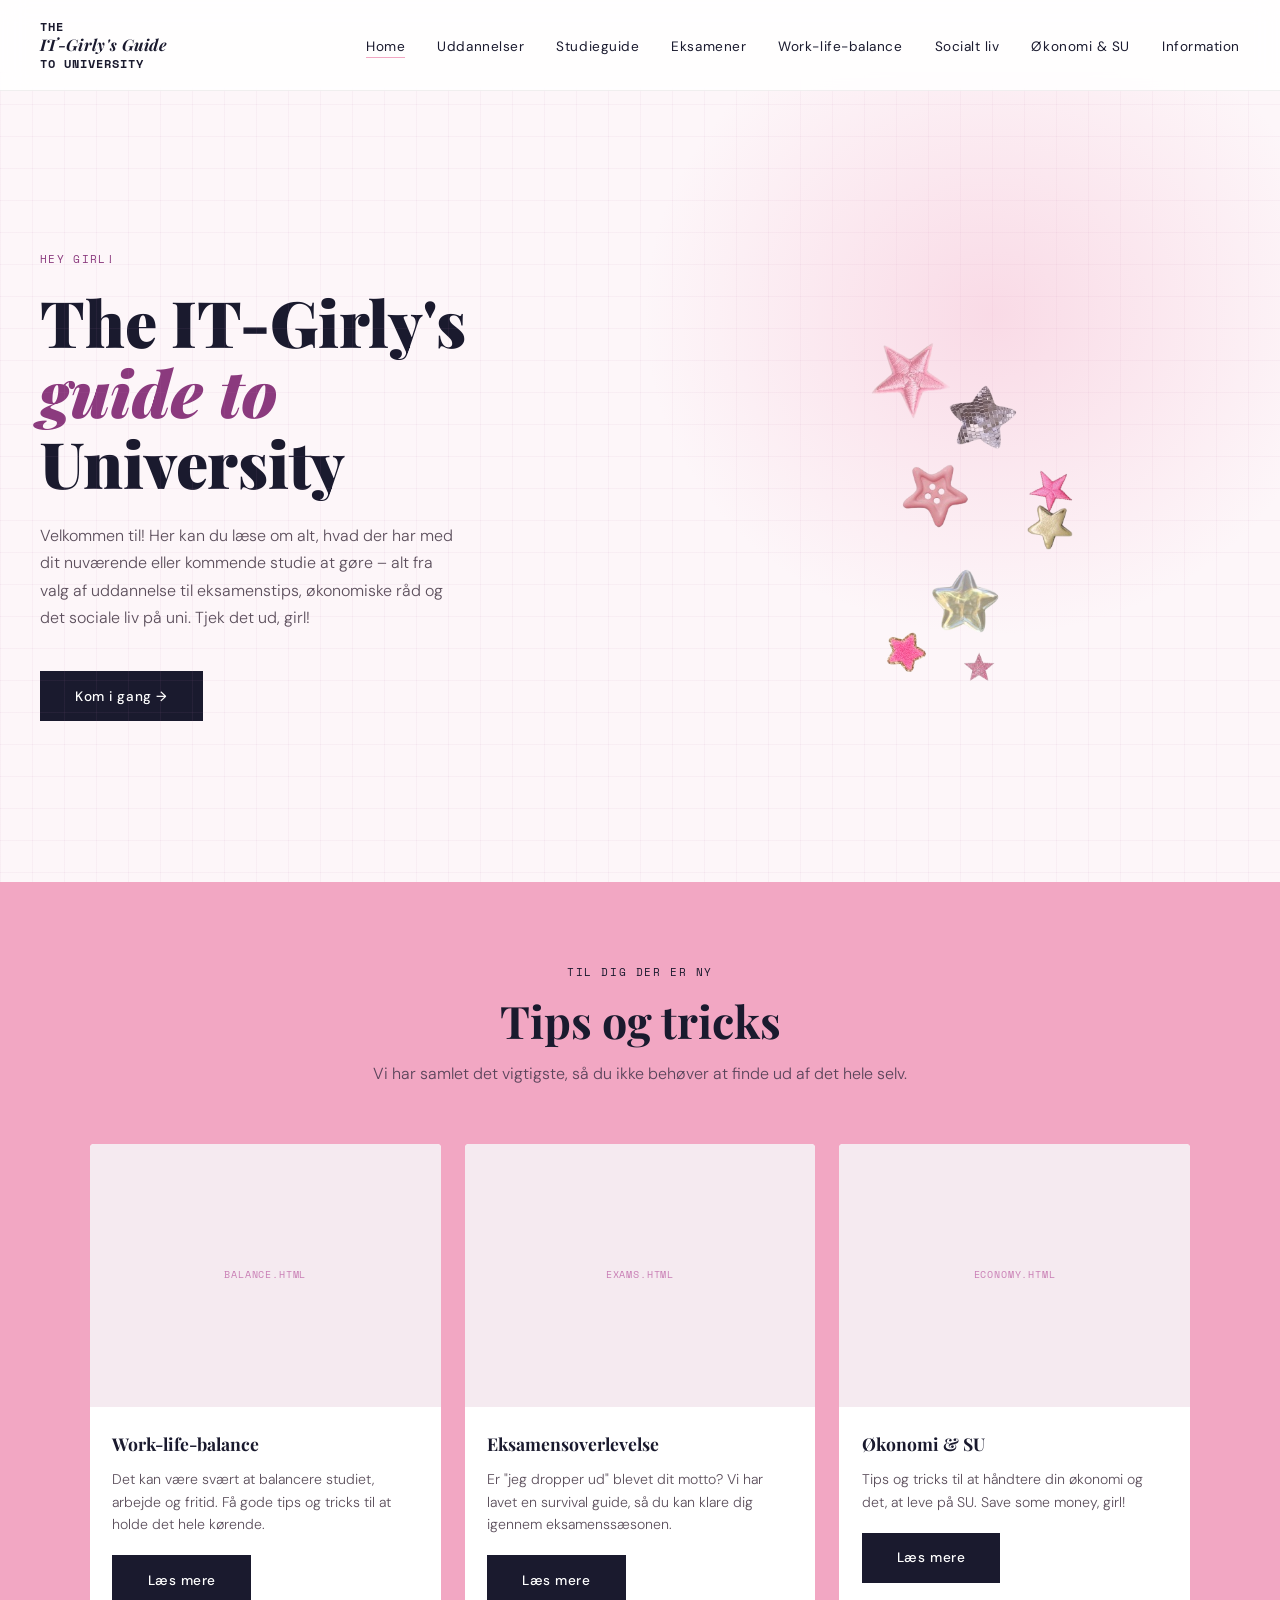
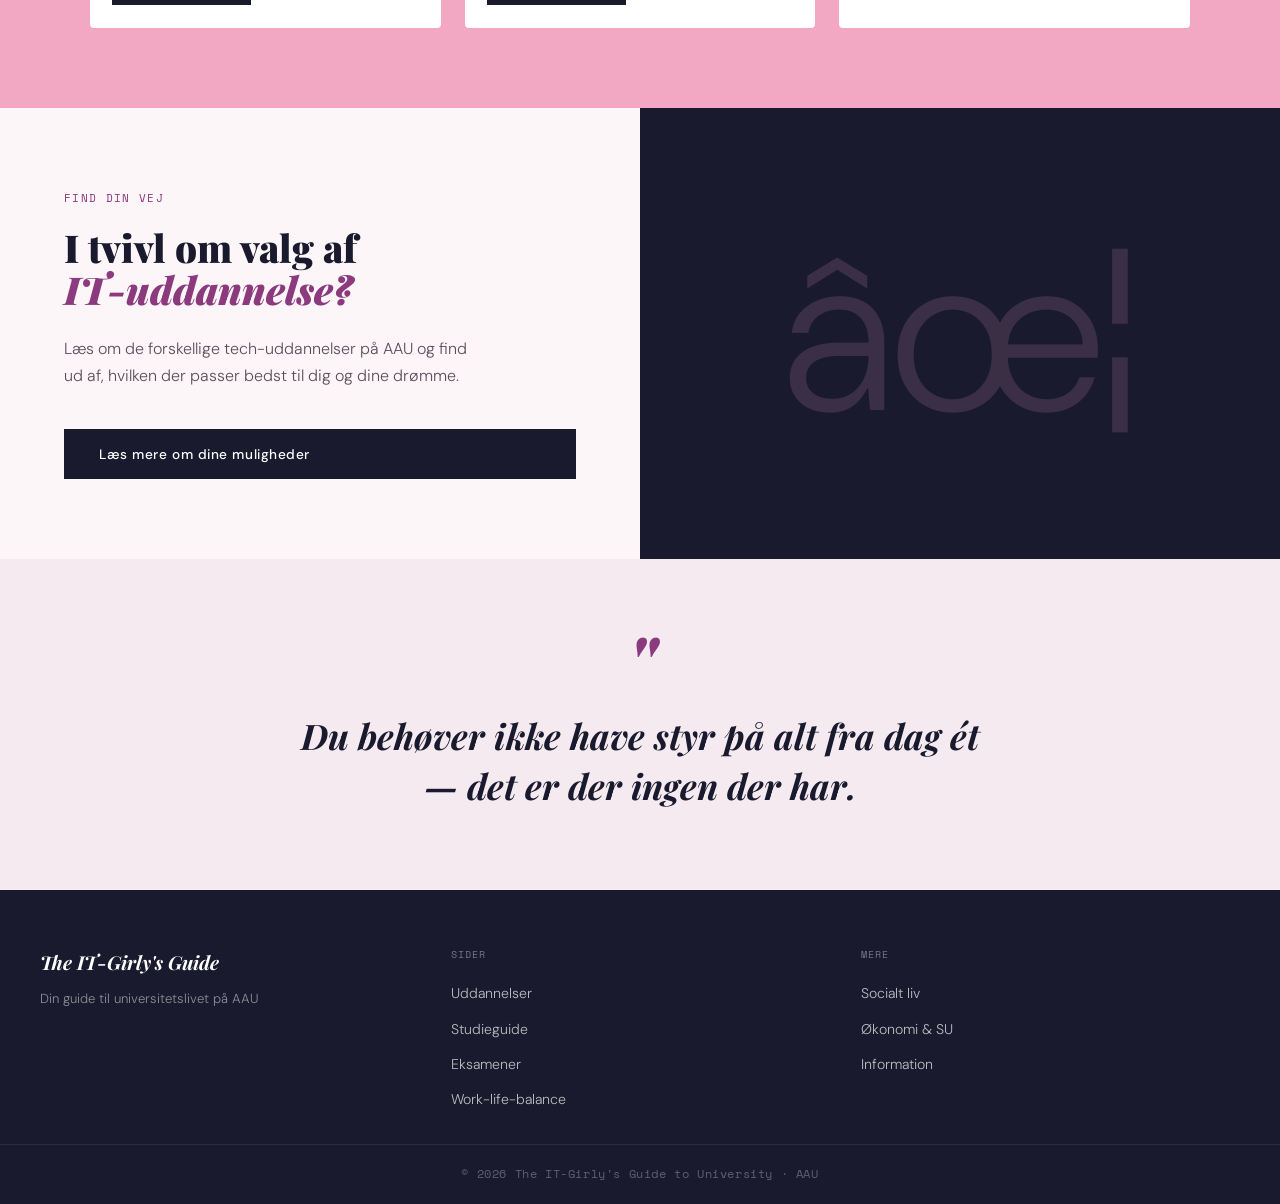
==== index.html @ 4787afd0 "Update index.html Updated image styling to limit max height." ====
<!DOCTYPE html>
<html lang="da">
<head>
  <meta charset="UTF-8" />
  <meta name="viewport" content="width=device-width, initial-scale=1.0" />
  <title>The IT-Girly's Guide to University</title>
  <link rel="stylesheet" href="css/global.css" />
  <link rel="stylesheet" href="css/theme.css" />
</head>
<body>

  <!-- NAVIGATION -->
  <nav class="navbar">
    <a href="index.html" class="navbar__logo">
      The <span>IT-Girly's Guide</span> to University
    </a>
    <ul class="navbar__menu" id="navMenu">
      <li><a href="index.html" class="active">Home</a></li>
      <li><a href="educations.html">Uddannelser</a></li>
      <li><a href="study-tips.html">Studieguide</a></li>
      <li><a href="exams.html">Eksamener</a></li>
      <li><a href="balance.html">Work-life-balance</a></li>
      <li><a href="social-life.html">Socialt liv</a></li>
      <li><a href="economy.html">Økonomi & SU</a></li>
      <li><a href="information.html">Information</a></li>
    </ul>
    <button class="navbar__hamburger" id="hamburger" aria-label="Åbn menu">
      <span></span><span></span><span></span>
    </button>
  </nav>

  <div class="page-wrapper">

    <!-- HERO -->
    <section class="hero hero--home">
      <div class="hero__content">
        <p class="hero__eyebrow">HEY GIRL!</p>
        <h1 class="hero__title">
          The IT-Girly's<br/>
          <em>guide to</em><br/>
          University
        </h1>
        <p class="hero__text">
          Velkommen til! Her kan du læse om alt, hvad der har med dit nuværende eller kommende studie at gøre – alt fra valg af uddannelse til eksamenstips, økonomiske råd og det sociale liv på uni. Tjek det ud, girl!
        </p>
        <a href="educations.html" class="btn btn--dark">Kom i gang →</a>
      </div>
  <div class="hero__image">
    <img src="images/Stjerner1.png" alt="Stjerner" style="width:100%; max-height:450px; object-fit:contain; object-position:center;">
  </div>
</section>
    
    <!-- TIPS OG TRICKS SEKTION -->
    <section class="tips-section">
      <div class="section__header">
        <p class="section__eyebrow">Til dig der er ny</p>
        <h2 class="section__title">Tips og tricks</h2>
        <p class="section__subtitle">Vi har samlet det vigtigste, så du ikke behøver at finde ud af det hele selv.</p>
      </div>
      <div class="cards-grid">
        <div class="card">
          <div class="card__image-placeholder">balance.html</div>
          <div class="card__body">
            <h3 class="card__title">Work-life-balance</h3>
            <p class="card__text">Det kan være svært at balancere studiet, arbejde og fritid. Få gode tips og tricks til at holde det hele kørende.</p>
            <a href="balance.html" class="btn btn--dark">Læs mere</a>
          </div>
        </div>
        <div class="card">
          <div class="card__image-placeholder">exams.html</div>
          <div class="card__body">
            <h3 class="card__title">Eksamensoverlevelse</h3>
            <p class="card__text">Er "jeg dropper ud" blevet dit motto? Vi har lavet en survival guide, så du kan klare dig igennem eksamenssæsonen.</p>
            <a href="exams.html" class="btn btn--dark">Læs mere</a>
          </div>
        </div>
        <div class="card">
          <div class="card__image-placeholder">economy.html</div>
          <div class="card__body">
            <h3 class="card__title">Økonomi & SU</h3>
            <p class="card__text">Tips og tricks til at håndtere din økonomi og det, at leve på SU. Save some money, girl!</p>
            <a href="economy.html" class="btn btn--dark">Læs mere</a>
          </div>
        </div>
      </div>
    </section>

    <!-- UDDANNELSE SPLIT -->
    <div class="edu-split">
      <div class="edu-split__text">
        <p class="hero__eyebrow">Find din vej</p>
        <h2 class="hero__title" style="font-size: clamp(1.8rem, 3vw, 2.8rem);">
          I tvivl om valg af<br/><em>IT-uddannelse?</em>
        </h2>
        <p class="hero__text">Læs om de forskellige tech-uddannelser på AAU og find ud af, hvilken der passer bedst til dig og dine drømme.</p>
        <a href="educations.html" class="btn btn--dark">Læs mere om dine muligheder</a>
      </div>
      <div class="edu-split__image"></div>
    </div>

    <!-- QUOTE SEKTION -->
    <section class="quote-section">
      <blockquote>
        Du behøver ikke have styr på alt fra dag ét — det er der ingen der har.
      </blockquote>
    </section>

    <!-- FOOTER -->
    <footer class="footer">
      <div>
        <div class="footer__brand">The IT-Girly's Guide</div>
        <p class="footer__tagline">Din guide til universitetslivet på AAU</p>
      </div>
      <div>
        <p class="footer__heading">Sider</p>
        <ul class="footer__links">
          <li><a href="educations.html">Uddannelser</a></li>
          <li><a href="study-tips.html">Studieguide</a></li>
          <li><a href="exams.html">Eksamener</a></li>
          <li><a href="balance.html">Work-life-balance</a></li>
        </ul>
      </div>
      <div>
        <p class="footer__heading">Mere</p>
        <ul class="footer__links">
          <li><a href="social-life.html">Socialt liv</a></li>
          <li><a href="economy.html">Økonomi & SU</a></li>
          <li><a href="information.html">Information</a></li>
        </ul>
      </div>
    </footer>
    <div class="footer__bottom">© 2026 The IT-Girly's Guide to University · AAU</div>

  </div>

  <script>
    // Hamburger menu toggle
    document.getElementById('hamburger').addEventListener('click', function() {
      document.getElementById('navMenu').classList.toggle('is-open');
    });
  </script>

</body>
</html>
---- css/global.css ----
/* ============================================
   GLOBAL.CSS â€“ Layout, Navigation, Structure
   IT-Girl's Guide to University
   ============================================ */

@import url('https://fonts.googleapis.com/css2?family=Playfair+Display:ital,wght@0,700;0,900;1,700&family=DM+Sans:wght@300;400;500&family=Space+Mono:wght@400;700&display=swap');

/* ---------- CSS Reset ---------- */
*, *::before, *::after {
  box-sizing: border-box;
  margin: 0;
  padding: 0;
}

html {
  scroll-behavior: smooth;
}

body {
  font-family: 'DM Sans', sans-serif;
  font-weight: 300;
  line-height: 1.7;
  color: var(--color-dark);
  background-color: var(--color-bg);
  overflow-x: hidden;
}

img {
  max-width: 100%;
  display: block;
}

a {
  text-decoration: none;
  color: inherit;
}

ul {
  list-style: none;
}

/* ---------- NAVIGATION ---------- */
.navbar {
  position: fixed;
  top: 0;
  left: 0;
  width: 100%;
  z-index: 1000;
  display: flex;
  justify-content: space-between;
  align-items: center;
  padding: 1.2rem 2.5rem;
  background: rgba(255, 255, 255, 0.85);
  backdrop-filter: blur(12px);
  -webkit-backdrop-filter: blur(12px);
  border-bottom: 1px solid rgba(0,0,0,0.06);
  transition: background 0.3s ease;
}

.navbar__logo {
  font-family: 'Space Mono', monospace;
  font-size: 0.75rem;
  font-weight: 700;
  letter-spacing: 0.08em;
  text-transform: uppercase;
  color: var(--color-dark);
  line-height: 1.3;
  max-width: 160px;
}

.navbar__logo span {
  display: block;
  font-style: italic;
  font-family: 'Playfair Display', serif;
  font-size: 1rem;
  font-weight: 700;
  letter-spacing: 0.02em;
  text-transform: none;
}

.navbar__menu {
  display: flex;
  gap: 2rem;
  align-items: center;
}

.navbar__menu a {
  font-family: 'DM Sans', sans-serif;
  font-size: 0.85rem;
  font-weight: 400;
  letter-spacing: 0.04em;
  color: var(--color-dark);
  transition: color 0.2s ease;
  position: relative;
}

.navbar__menu a::after {
  content: '';
  position: absolute;
  bottom: -3px;
  left: 0;
  width: 0;
  height: 1px;
  background: var(--color-accent);
  transition: width 0.25s ease;
}

.navbar__menu a:hover::after,
.navbar__menu a.active::after {
  width: 100%;
}

.navbar__menu a:hover {
  color: var(--color-accent-dark);
}

/* Hamburger â€“ mobil */
.navbar__hamburger {
  display: none;
  flex-direction: column;
  gap: 5px;
  cursor: pointer;
  background: none;
  border: none;
  padding: 4px;
}

.navbar__hamburger span {
  display: block;
  width: 24px;
  height: 2px;
  background: var(--color-dark);
  transition: all 0.3s ease;
}

/* ---------- PAGE WRAPPER ---------- */
.page-wrapper {
  padding-top: 72px; /* hÃ¸jde af navbar */
}

/* ---------- HERO SECTION ---------- */
.hero {
  min-height: 90vh;
  display: grid;
  grid-template-columns: 1fr 1fr;
  align-items: center;
  padding: 5rem 2.5rem 4rem;
  gap: 3rem;
}

.hero__content {
  max-width: 540px;
}

.hero__eyebrow {
  font-family: 'Space Mono', monospace;
  font-size: 0.7rem;
  letter-spacing: 0.12em;
  text-transform: uppercase;
  color: var(--color-accent-dark);
  margin-bottom: 1.2rem;
}

.hero__title {
  font-family: 'Playfair Display', serif;
  font-size: clamp(2.8rem, 5vw, 4.5rem);
  font-weight: 900;
  line-height: 1.1;
  color: var(--color-dark);
  margin-bottom: 1.5rem;
}

.hero__title em {
  font-style: italic;
  color: var(--color-accent-dark);
}

.hero__text {
  font-size: 1rem;
  color: var(--color-text-muted);
  margin-bottom: 2.5rem;
  max-width: 420px;
}

.hero__image {
  position: relative;
  display: flex;
  justify-content: center;
  align-items: center;
}

/* ---------- SECTION LAYOUTS ---------- */
.section {
  padding: 5rem 2.5rem;
}

.section--light {
  background: var(--color-bg-light);
}

.section--dark {
  background: var(--color-dark);
  color: white;
}

.section--accent {
  background: var(--color-accent);
}

.section__header {
  text-align: center;
  margin-bottom: 3.5rem;
}

.section__eyebrow {
  font-family: 'Space Mono', monospace;
  font-size: 0.7rem;
  letter-spacing: 0.14em;
  text-transform: uppercase;
  color: var(--color-accent-dark);
  margin-bottom: 0.8rem;
}

.section--dark .section__eyebrow {
  color: var(--color-accent);
}

.section__title {
  font-family: 'Playfair Display', serif;
  font-size: clamp(2rem, 3.5vw, 3rem);
  font-weight: 700;
  line-height: 1.2;
}

.section__subtitle {
  margin-top: 0.8rem;
  color: var(--color-text-muted);
  font-size: 1rem;
  max-width: 560px;
  margin-inline: auto;
}

.section--dark .section__subtitle {
  color: rgba(255,255,255,0.65);
}

/* ---------- CARDS GRID ---------- */
.cards-grid {
  display: grid;
  grid-template-columns: repeat(3, 1fr);
  gap: 1.5rem;
  max-width: 1100px;
  margin: 0 auto;
}

.card {
  background: white;
  border-radius: 2px;
  overflow: hidden;
  transition: transform 0.25s ease, box-shadow 0.25s ease;
}

.card:hover {
  transform: translateY(-5px);
  box-shadow: 0 16px 40px rgba(0,0,0,0.1);
}

.card__image {
  width: 100%;
  aspect-ratio: 4/3;
  object-fit: cover;
  background: var(--color-bg-light);
}

.card__body {
  padding: 1.4rem;
}

.card__title {
  font-family: 'Playfair Display', serif;
  font-size: 1.1rem;
  font-weight: 700;
  margin-bottom: 0.6rem;
  color: var(--color-dark);
}

.card__text {
  font-size: 0.88rem;
  color: var(--color-text-muted);
  line-height: 1.6;
  margin-bottom: 1.2rem;
}

/* ---------- SPLIT SECTION ---------- */
.split-section {
  display: grid;
  grid-template-columns: 1fr 1fr;
  min-height: 500px;
}

.split-section__text {
  padding: 5rem 4rem;
  display: flex;
  flex-direction: column;
  justify-content: center;
}

.split-section__image {
  background: var(--color-bg-light);
  overflow: hidden;
}

.split-section__image img {
  width: 100%;
  height: 100%;
  object-fit: cover;
}

/* ---------- CONTENT SECTION (undersider) ---------- */
.content-block {
  max-width: 720px;
  margin: 0 auto;
  padding: 4rem 2.5rem;
}

.content-block h2 {
  font-family: 'Playfair Display', serif;
  font-size: 1.8rem;
  font-weight: 700;
  margin-bottom: 1rem;
  color: var(--color-dark);
}

.content-block p {
  color: var(--color-text-muted);
  margin-bottom: 1.2rem;
}

/* ---------- TIP LIST ---------- */
.tip-list {
  list-style: none;
  display: flex;
  flex-direction: column;
  gap: 1rem;
}

.tip-list li {
  display: flex;
  gap: 1rem;
  align-items: flex-start;
  padding: 1.2rem 1.5rem;
  background: white;
  border-left: 3px solid var(--color-accent-dark);
}

.tip-list li .tip-number {
  font-family: 'Space Mono', monospace;
  font-size: 0.75rem;
  font-weight: 700;
  color: var(--color-accent-dark);
  min-width: 28px;
  margin-top: 2px;
}

.tip-list li .tip-text {
  font-size: 0.95rem;
  color: var(--color-dark);
}

/* ---------- INFO CARDS GRID (undersider) ---------- */
.info-grid {
  display: grid;
  grid-template-columns: repeat(auto-fit, minmax(280px, 1fr));
  gap: 1.5rem;
  max-width: 1100px;
  margin: 0 auto;
}

.info-card {
  padding: 2rem;
  background: white;
  border-top: 3px solid var(--color-accent-dark);
}

.info-card h3 {
  font-family: 'Playfair Display', serif;
  font-size: 1.15rem;
  font-weight: 700;
  margin-bottom: 0.7rem;
  color: var(--color-dark);
}

.info-card p {
  font-size: 0.9rem;
  color: var(--color-text-muted);
  line-height: 1.65;
}

/* ---------- BUTTONS ---------- */
.btn {
  display: inline-block;
  padding: 0.85rem 2.2rem;
  font-family: 'DM Sans', sans-serif;
  font-size: 0.85rem;
  font-weight: 500;
  letter-spacing: 0.04em;
  cursor: pointer;
  border: none;
  transition: all 0.22s ease;
  text-decoration: none;
}

.btn--dark {
  background: var(--color-dark);
  color: white;
}

.btn--dark:hover {
  background: #1a1a2e;
  transform: translateY(-1px);
}

.btn--outline {
  background: transparent;
  color: var(--color-dark);
  border: 1.5px solid var(--color-dark);
}

.btn--outline:hover {
  background: var(--color-dark);
  color: white;
}

.btn--accent {
  background: var(--color-accent-dark);
  color: white;
}

.btn--accent:hover {
  filter: brightness(1.1);
  transform: translateY(-1px);
}

/* ---------- FOOTER ---------- */
.footer {
  background: var(--color-dark);
  color: white;
  padding: 3.5rem 2.5rem 2rem;
  display: grid;
  grid-template-columns: 1fr 1fr 1fr;
  gap: 2rem;
}

.footer__brand {
  font-family: 'Playfair Display', serif;
  font-size: 1.2rem;
  font-weight: 700;
  font-style: italic;
  margin-bottom: 0.6rem;
}

.footer__tagline {
  font-size: 0.82rem;
  color: rgba(255,255,255,0.5);
}

.footer__heading {
  font-family: 'Space Mono', monospace;
  font-size: 0.65rem;
  letter-spacing: 0.1em;
  text-transform: uppercase;
  color: rgba(255,255,255,0.4);
  margin-bottom: 1rem;
}

.footer__links {
  display: flex;
  flex-direction: column;
  gap: 0.5rem;
}

.footer__links a {
  font-size: 0.88rem;
  color: rgba(255,255,255,0.7);
  transition: color 0.2s ease;
}

.footer__links a:hover {
  color: var(--color-accent);
}

.footer__bottom {
  background: var(--color-dark);
  border-top: 1px solid rgba(255,255,255,0.08);
  text-align: center;
  padding: 1.2rem 2.5rem;
  font-size: 0.75rem;
  color: rgba(255,255,255,0.3);
  font-family: 'Space Mono', monospace;
  letter-spacing: 0.05em;
}

/* ---------- PAGE HEADER (undersider) ---------- */
.page-header {
  padding: 5rem 2.5rem 3.5rem;
  background: var(--color-dark);
  color: white;
}

.page-header__eyebrow {
  font-family: 'Space Mono', monospace;
  font-size: 0.68rem;
  letter-spacing: 0.14em;
  text-transform: uppercase;
  color: var(--color-accent);
  margin-bottom: 1rem;
}

.page-header__title {
  font-family: 'Playfair Display', serif;
  font-size: clamp(2.2rem, 4vw, 3.5rem);
  font-weight: 900;
  line-height: 1.1;
  margin-bottom: 1rem;
}

.page-header__title em {
  font-style: italic;
  color: var(--color-accent);
}

.page-header__text {
  font-size: 1rem;
  color: rgba(255,255,255,0.65);
  max-width: 560px;
}

/* ---------- RESPONSIVE ---------- */
@media (max-width: 900px) {
  .hero {
    grid-template-columns: 1fr;
    min-height: auto;
    padding: 4rem 1.5rem 3rem;
  }
  .hero__image { display: none; }

  .cards-grid {
    grid-template-columns: 1fr 1fr;
  }

  .split-section {
    grid-template-columns: 1fr;
  }

  .split-section__image {
    min-height: 280px;
  }

  .footer {
    grid-template-columns: 1fr;
  }
}

@media (max-width: 640px) {
  .navbar__menu {
    display: none;
    flex-direction: column;
    position: absolute;
    top: 100%;
    left: 0;
    width: 100%;
    background: white;
    padding: 1.5rem 2.5rem;
    border-bottom: 1px solid rgba(0,0,0,0.06);
    gap: 1.2rem;
  }

  .navbar__menu.is-open {
    display: flex;
  }

  .navbar__hamburger {
    display: flex;
  }

  .cards-grid {
    grid-template-columns: 1fr;
  }

  .section {
    padding: 3.5rem 1.5rem;
  }

  .content-block {
    padding: 3rem 1.5rem;
  }

  .split-section__text {
    padding: 3rem 1.5rem;
  }
}
---- css/theme.css ----
/* ============================================
   THEME.CSS â€“ Farver, Typografi, Visuel Identitet
   IT-Girl's Guide to University
   ============================================ */

/* ---------- CSS Variabler / Color Palette ---------- */
:root {
  /* PrimÃ¦re farver */
  --color-bg:           #fdf6f9;       /* Meget lys blush â€“ sidens baggrund */
  --color-bg-light:     #f5eaf0;       /* Lys rosa sektion */
  --color-dark:         #1a1a2e;       /* Navy/mÃ¸rk â€“ tekst og footer */

  /* Accent â€“ lilla/pink */
  --color-accent:       #f2a7c3;       /* Lys pink â€“ highlights */
  --color-accent-mid:   #c97fb5;       /* Medium lilla-pink */
  --color-accent-dark:  #8b3a7e;       /* Dyb lilla â€“ CTA, links, borders */

  /* Tekst */
  --color-text-muted:   #5c4f5c;       /* BlÃ¸d lilla-grÃ¥ til brÃ¸dtekst */

  /* Ekstra */
  --color-white:        #ffffff;
  --color-star:         #f2a7c3;
}

/* ---------- Forside-specifik Hero styling ---------- */
.hero--home {
  background: var(--color-bg);
  position: relative;
  overflow: hidden;
}

/* Subtil grid-baggrund som i Figma-designet */
.hero--home::before {
  content: '';
  position: absolute;
  inset: 0;
  background-image:
    linear-gradient(rgba(194, 127, 181, 0.07) 1px, transparent 1px),
    linear-gradient(90deg, rgba(194, 127, 181, 0.07) 1px, transparent 1px);
  background-size: 32px 32px;
  pointer-events: none;
}

/* BlÃ¸d lysblob bag hero-tekst */
.hero--home::after {
  content: '';
  position: absolute;
  top: -10%;
  right: -5%;
  width: 55%;
  height: 80%;
  background: radial-gradient(ellipse at center, rgba(242,167,195,0.35) 0%, transparent 70%);
  pointer-events: none;
}

/* ---------- Floating stjerner-dekoration ---------- */
.hero__stars {
  position: relative;
  width: 100%;
  height: 100%;
  min-height: 400px;
}
 
.star {
  position: absolute;
  border-radius: 50%;
  animation: float 4s ease-in-out infinite;
}
 
.star--1  { width: 60px;  height: 60px;  top: 10%; right: 15%; background: var(--color-accent);     animation-delay: 0s;    opacity: 0.9; border-radius: 40% 60% 55% 45% / 50% 40% 60% 50%; }
.star--2  { width: 42px;  height: 42px;  top: 25%; right: 35%; background: #d4a5c9;                 animation-delay: 0.8s;  opacity: 0.7; border-radius: 50%; }
.star--3  { width: 80px;  height: 80px;  top: 40%; right: 8%;  background: var(--color-accent-mid); animation-delay: 1.5s;  opacity: 0.6; border-radius: 30% 70% 60% 40% / 60% 30% 70% 40%; }
.star--4  { width: 28px;  height: 28px;  top: 60%; right: 30%; background: #c0d0e8;                 animation-delay: 2.0s;  opacity: 0.8; border-radius: 50%; }
.star--5  { width: 50px;  height: 50px;  top: 70%; right: 50%; background: var(--color-accent);     animation-delay: 0.5s;  opacity: 0.5; border-radius: 60% 40% 50% 50% / 40% 60% 40% 60%; }
.star--6  { width: 35px;  height: 35px;  top: 15%; right: 55%; background: #d4bce8;                 animation-delay: 1.2s;  opacity: 0.6; border-radius: 50%; }

@keyframes float {
  0%, 100% { transform: translateY(0px) rotate(0deg); }
  50%       { transform: translateY(-18px) rotate(8deg); }
}

/* ---------- Tips-sektion (forside) â€“ pink baggrund ---------- */
.tips-section {
  background: var(--color-accent);
  padding: 5rem 2.5rem;
}

.tips-section .section__eyebrow {
  color: var(--color-dark);
}

.tips-section .section__title {
  color: var(--color-dark);
}

.tips-section .section__subtitle {
  color: rgba(26,26,46,0.7);
}

/* Card styling i pink sektion */
.tips-section .card {
  background: white;
  border-radius: 4px;
}

.tips-section .card__image-placeholder {
  width: 100%;
  aspect-ratio: 4/3;
  background: var(--color-bg-light);
  display: flex;
  align-items: center;
  justify-content: center;
  font-family: 'Space Mono', monospace;
  font-size: 0.65rem;
  color: var(--color-accent-mid);
  letter-spacing: 0.08em;
  text-transform: uppercase;
}

/* ---------- Uddannelse-split sektion (forside) ---------- */
.edu-split {
  display: grid;
  grid-template-columns: 1fr 1fr;
}

.edu-split__text {
  background: var(--color-bg);
  padding: 5rem 4rem;
  display: flex;
  flex-direction: column;
  justify-content: center;
}

.edu-split__image {
  background: var(--color-dark);
  display: flex;
  align-items: center;
  justify-content: center;
  min-height: 400px;
  position: relative;
  overflow: hidden;
}

/* Disco-bold dekorativt element */
.edu-split__image::after {
  content: 'âœ¦';
  font-size: 14rem;
  color: rgba(242,167,195,0.15);
  position: absolute;
  line-height: 1;
}

/* ---------- CTA / Quote sektion ---------- */
.quote-section {
  background: var(--color-bg-light);
  padding: 5rem 2.5rem;
  text-align: center;
}

.quote-section blockquote {
  max-width: 720px;
  margin: 0 auto;
  font-family: 'Playfair Display', serif;
  font-size: clamp(1.5rem, 3vw, 2.2rem);
  font-weight: 700;
  font-style: italic;
  line-height: 1.4;
  color: var(--color-dark);
}

.quote-section blockquote::before {
  content: '"';
  display: block;
  font-size: 5rem;
  line-height: 0.6;
  color: var(--color-accent-dark);
  margin-bottom: 1.5rem;
}

/* ---------- Undersider â€“ page-header varianter ---------- */
.page-header--pink {
  background: linear-gradient(135deg, var(--color-accent-dark) 0%, var(--color-accent-mid) 100%);
}

.page-header--dark {
  background: var(--color-dark);
}

/* ---------- Eksamens survival kort-styling ---------- */
.survival-badge {
  display: inline-block;
  padding: 0.4rem 1rem;
  background: var(--color-accent-dark);
  color: white;
  font-family: 'Space Mono', monospace;
  font-size: 0.65rem;
  letter-spacing: 0.1em;
  text-transform: uppercase;
  margin-bottom: 1rem;
}

/* ---------- Ã˜konomi-tabel ---------- */
.economy-table {
  width: 100%;
  border-collapse: collapse;
  margin: 2rem 0;
  font-size: 0.9rem;
}

.economy-table th {
  background: var(--color-dark);
  color: white;
  padding: 0.9rem 1.2rem;
  text-align: left;
  font-family: 'Space Mono', monospace;
  font-size: 0.7rem;
  letter-spacing: 0.08em;
  text-transform: uppercase;
}

.economy-table td {
  padding: 0.85rem 1.2rem;
  border-bottom: 1px solid var(--color-bg-light);
  color: var(--color-dark);
}

.economy-table tr:nth-child(even) td {
  background: var(--color-bg);
}

.economy-table tr:hover td {
  background: var(--color-bg-light);
}

/* ---------- Social forenings-grid ---------- */
.clubs-grid {
  display: grid;
  grid-template-columns: repeat(3, 1fr);
  gap: 1px;
  background: var(--color-bg-light);
  border: 1px solid var(--color-bg-light);
}

.club-card {
  background: white;
  padding: 2rem;
  transition: background 0.2s ease;
}

.club-card:hover {
  background: var(--color-bg);
}

.club-card__emoji {
  font-size: 2rem;
  margin-bottom: 0.8rem;
}

.club-card__name {
  font-family: 'Playfair Display', serif;
  font-size: 1rem;
  font-weight: 700;
  color: var(--color-dark);
  margin-bottom: 0.5rem;
}

.club-card__desc {
  font-size: 0.85rem;
  color: var(--color-text-muted);
  line-height: 1.6;
}

/* ---------- App / Info links (information.html) ---------- */
.link-card {
  display: flex;
  align-items: flex-start;
  gap: 1.2rem;
  padding: 1.5rem;
  background: white;
  border-bottom: 1px solid var(--color-bg-light);
  transition: background 0.2s ease;
}

.link-card:hover {
  background: var(--color-bg);
}

.link-card__icon {
  width: 44px;
  height: 44px;
  background: var(--color-accent);
  border-radius: 2px;
  flex-shrink: 0;
  display: flex;
  align-items: center;
  justify-content: center;
  font-size: 1.3rem;
}

.link-card__title {
  font-family: 'DM Sans', sans-serif;
  font-weight: 500;
  font-size: 0.95rem;
  color: var(--color-dark);
  margin-bottom: 0.2rem;
}

.link-card__desc {
  font-size: 0.82rem;
  color: var(--color-text-muted);
}

/* ---------- Responsive theme tweaks ---------- */
@media (max-width: 900px) {
  .edu-split {
    grid-template-columns: 1fr;
  }

  .clubs-grid {
    grid-template-columns: repeat(2, 1fr);
  }
}

@media (max-width: 640px) {
  .clubs-grid {
    grid-template-columns: 1fr;
  }
}
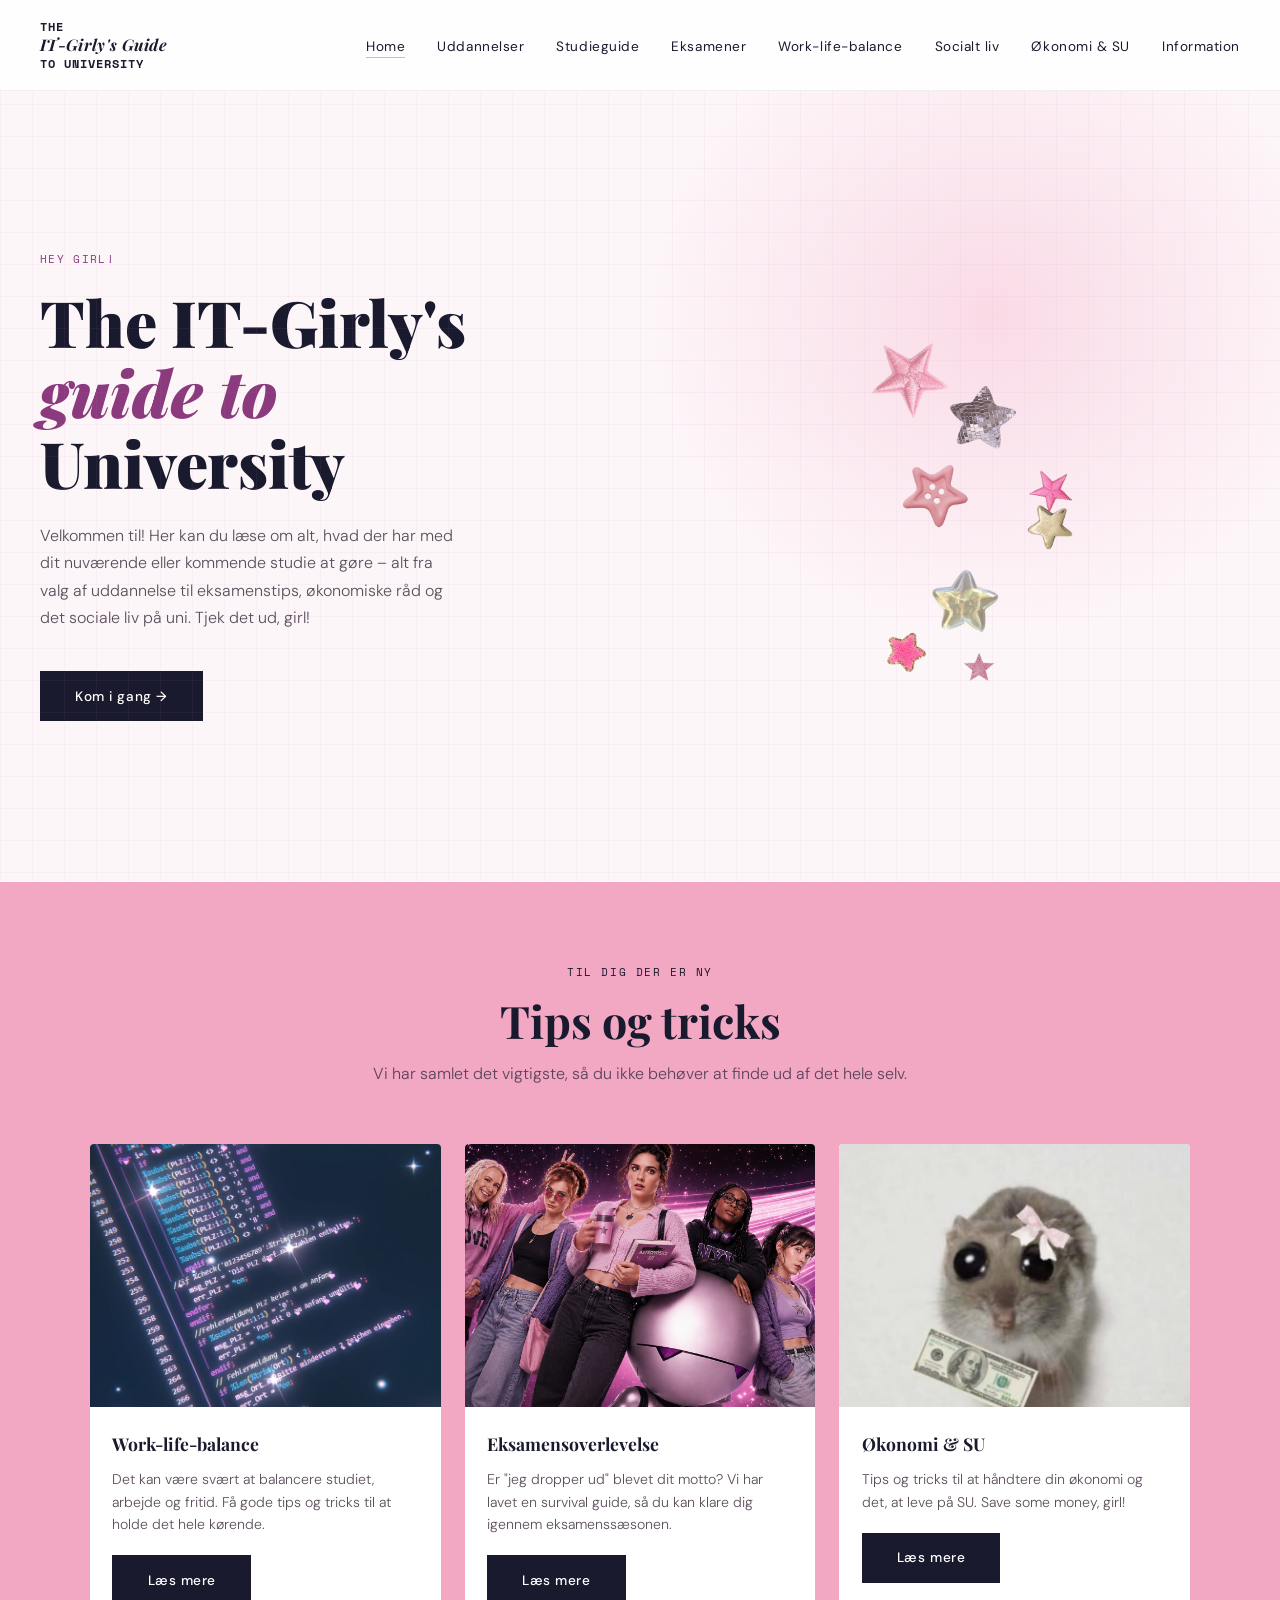
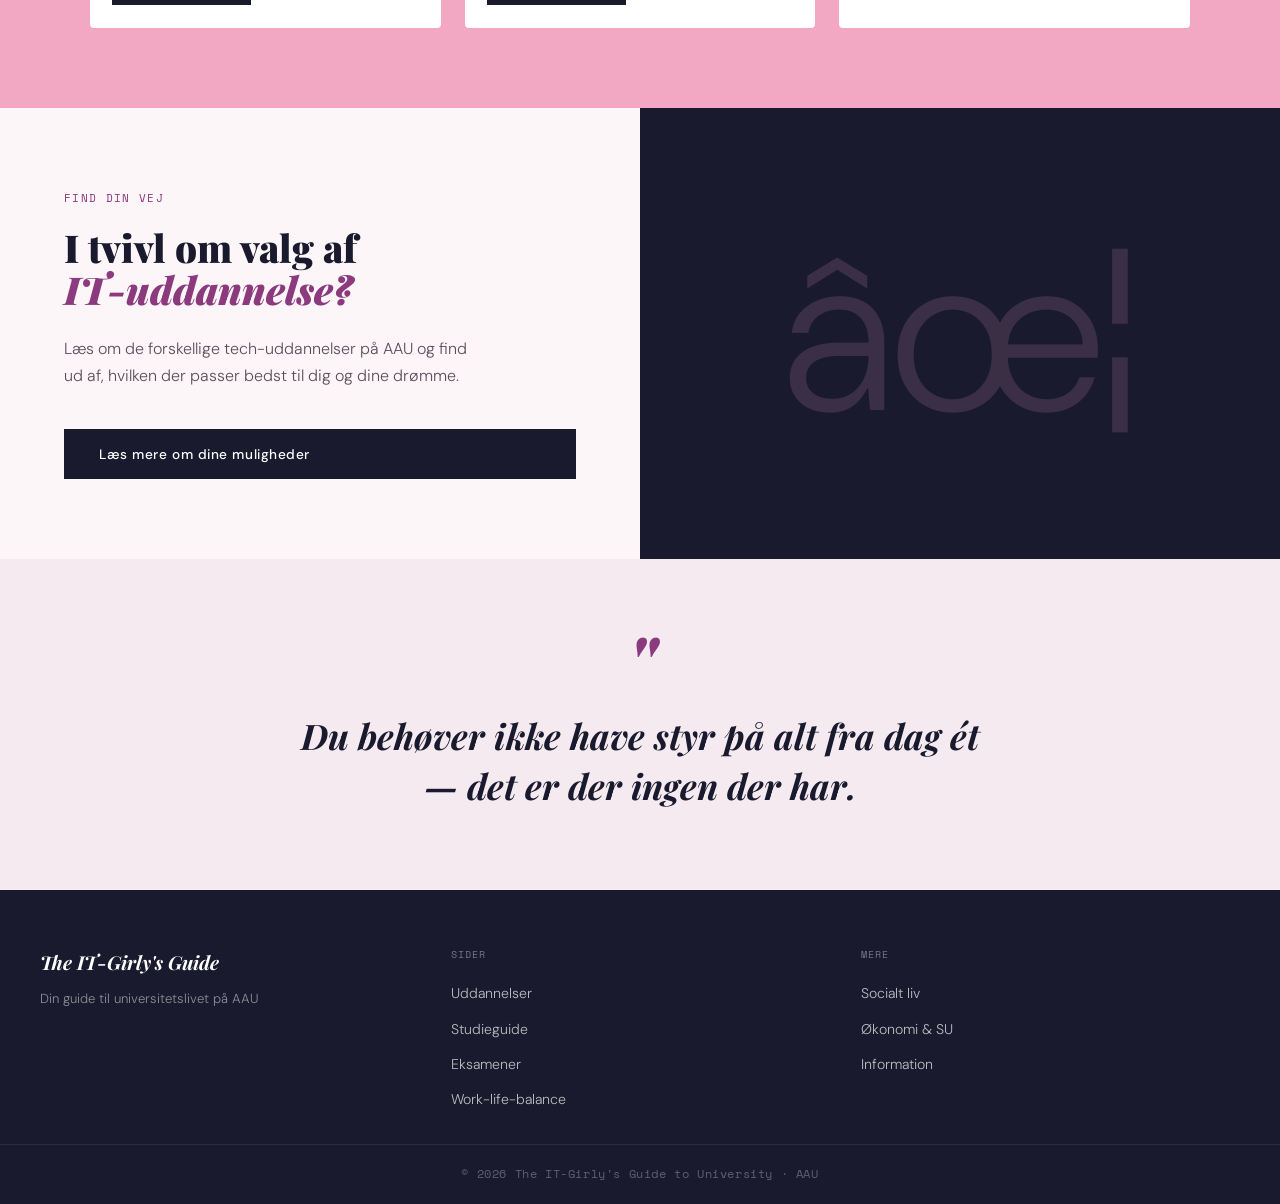
==== commit 08aa1508: "Image tips og trick forside" ====
--- a/index.html
+++ b/index.html
@@ -59,7 +59,7 @@
       </div>
       <div class="cards-grid">
         <div class="card">
-          <div class="card__image-placeholder">balance.html</div>
+          <img src="images/kode_med_glimmer.jpg" alt="Work-life-balance" class="card__image">
           <div class="card__body">
             <h3 class="card__title">Work-life-balance</h3>
             <p class="card__text">Det kan være svært at balancere studiet, arbejde og fritid. Få gode tips og tricks til at holde det hele kørende.</p>
@@ -67,7 +67,7 @@
           </div>
         </div>
         <div class="card">
-          <div class="card__image-placeholder">exams.html</div>
+          <img src="images/Survivalguidegirls.png" alt="Eksamensoverlevelse" class="card__image">
           <div class="card__body">
             <h3 class="card__title">Eksamensoverlevelse</h3>
             <p class="card__text">Er "jeg dropper ud" blevet dit motto? Vi har lavet en survival guide, så du kan klare dig igennem eksamenssæsonen.</p>
@@ -75,7 +75,7 @@
           </div>
         </div>
         <div class="card">
-          <div class="card__image-placeholder">economy.html</div>
+          <img src="images/Fattigmus.jpg" alt="Økonomi og SU" class="card__image">
           <div class="card__body">
             <h3 class="card__title">Økonomi & SU</h3>
             <p class="card__text">Tips og tricks til at håndtere din økonomi og det, at leve på SU. Save some money, girl!</p>
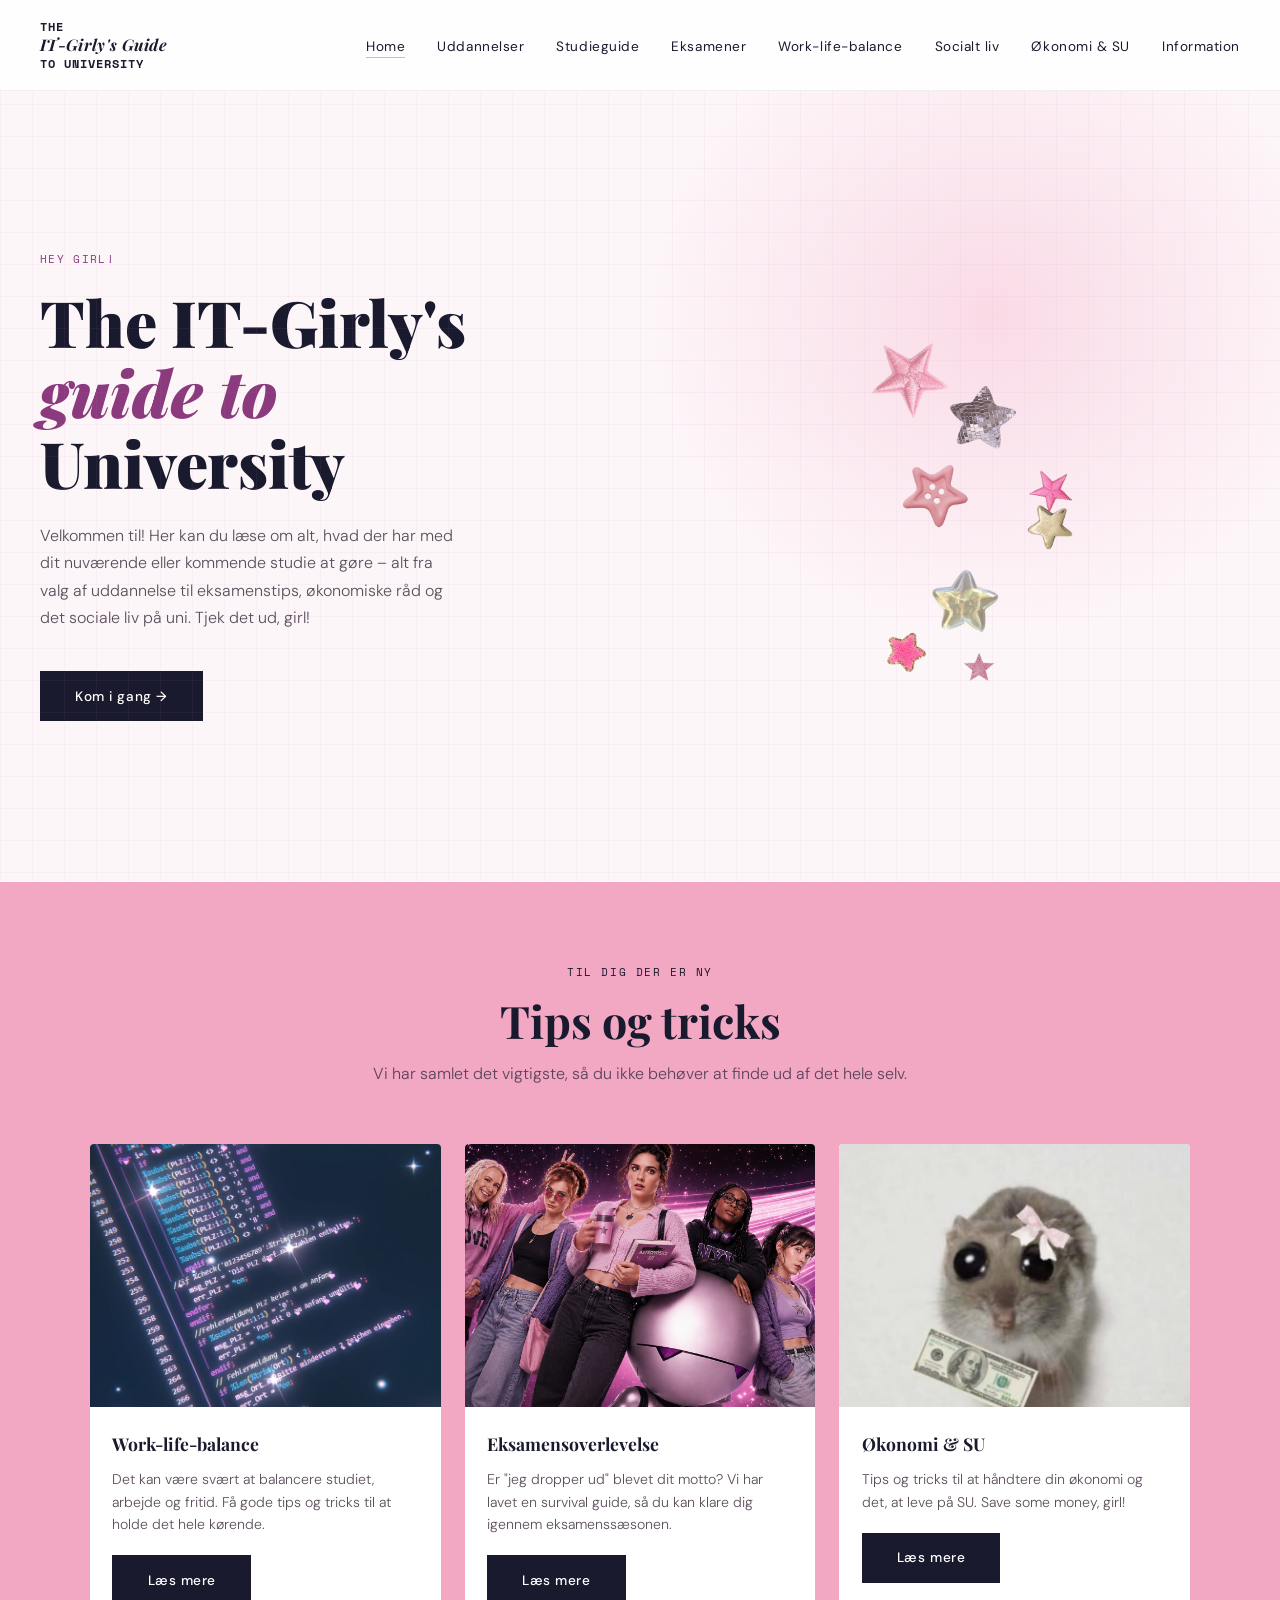
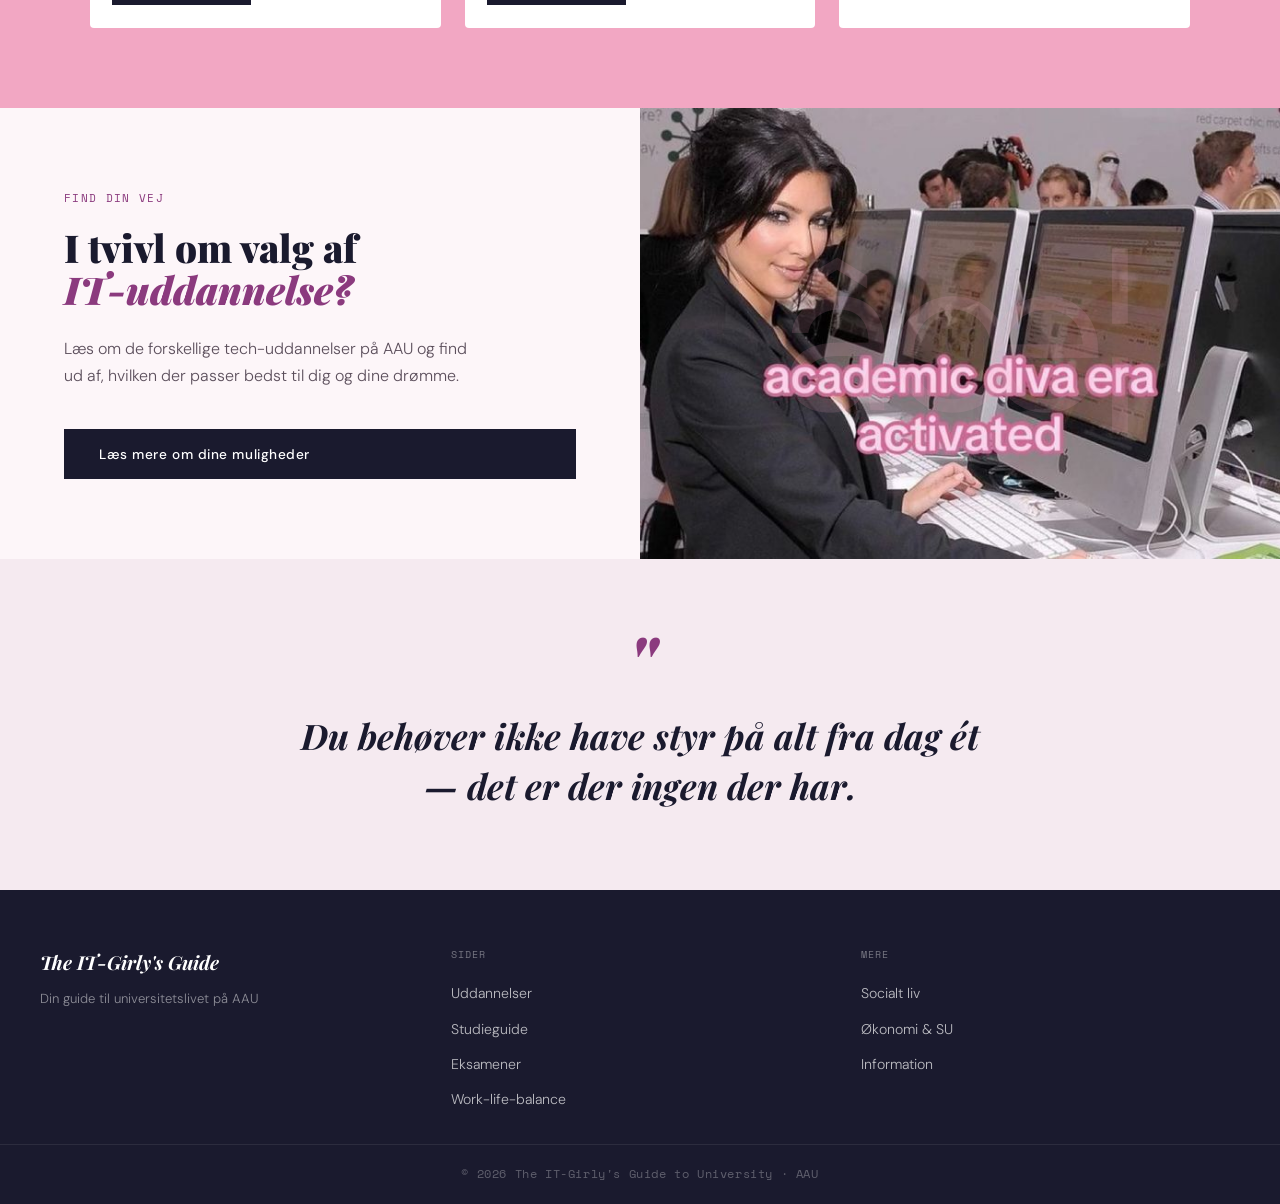
==== commit ecbd7823: "Add image to edu-split section in index.html" ====
--- a/index.html
+++ b/index.html
@@ -95,7 +95,9 @@
         <p class="hero__text">Læs om de forskellige tech-uddannelser på AAU og find ud af, hvilken der passer bedst til dig og dine drømme.</p>
         <a href="educations.html" class="btn btn--dark">Læs mere om dine muligheder</a>
       </div>
-      <div class="edu-split__image"></div>
+      <div class="edu-split__image">
+  <img src="images/academic_diva.jpg" alt="Academic diva" style="width:100%; height:100%; object-fit:cover;">
+</div>
     </div>
 
     <!-- QUOTE SEKTION -->
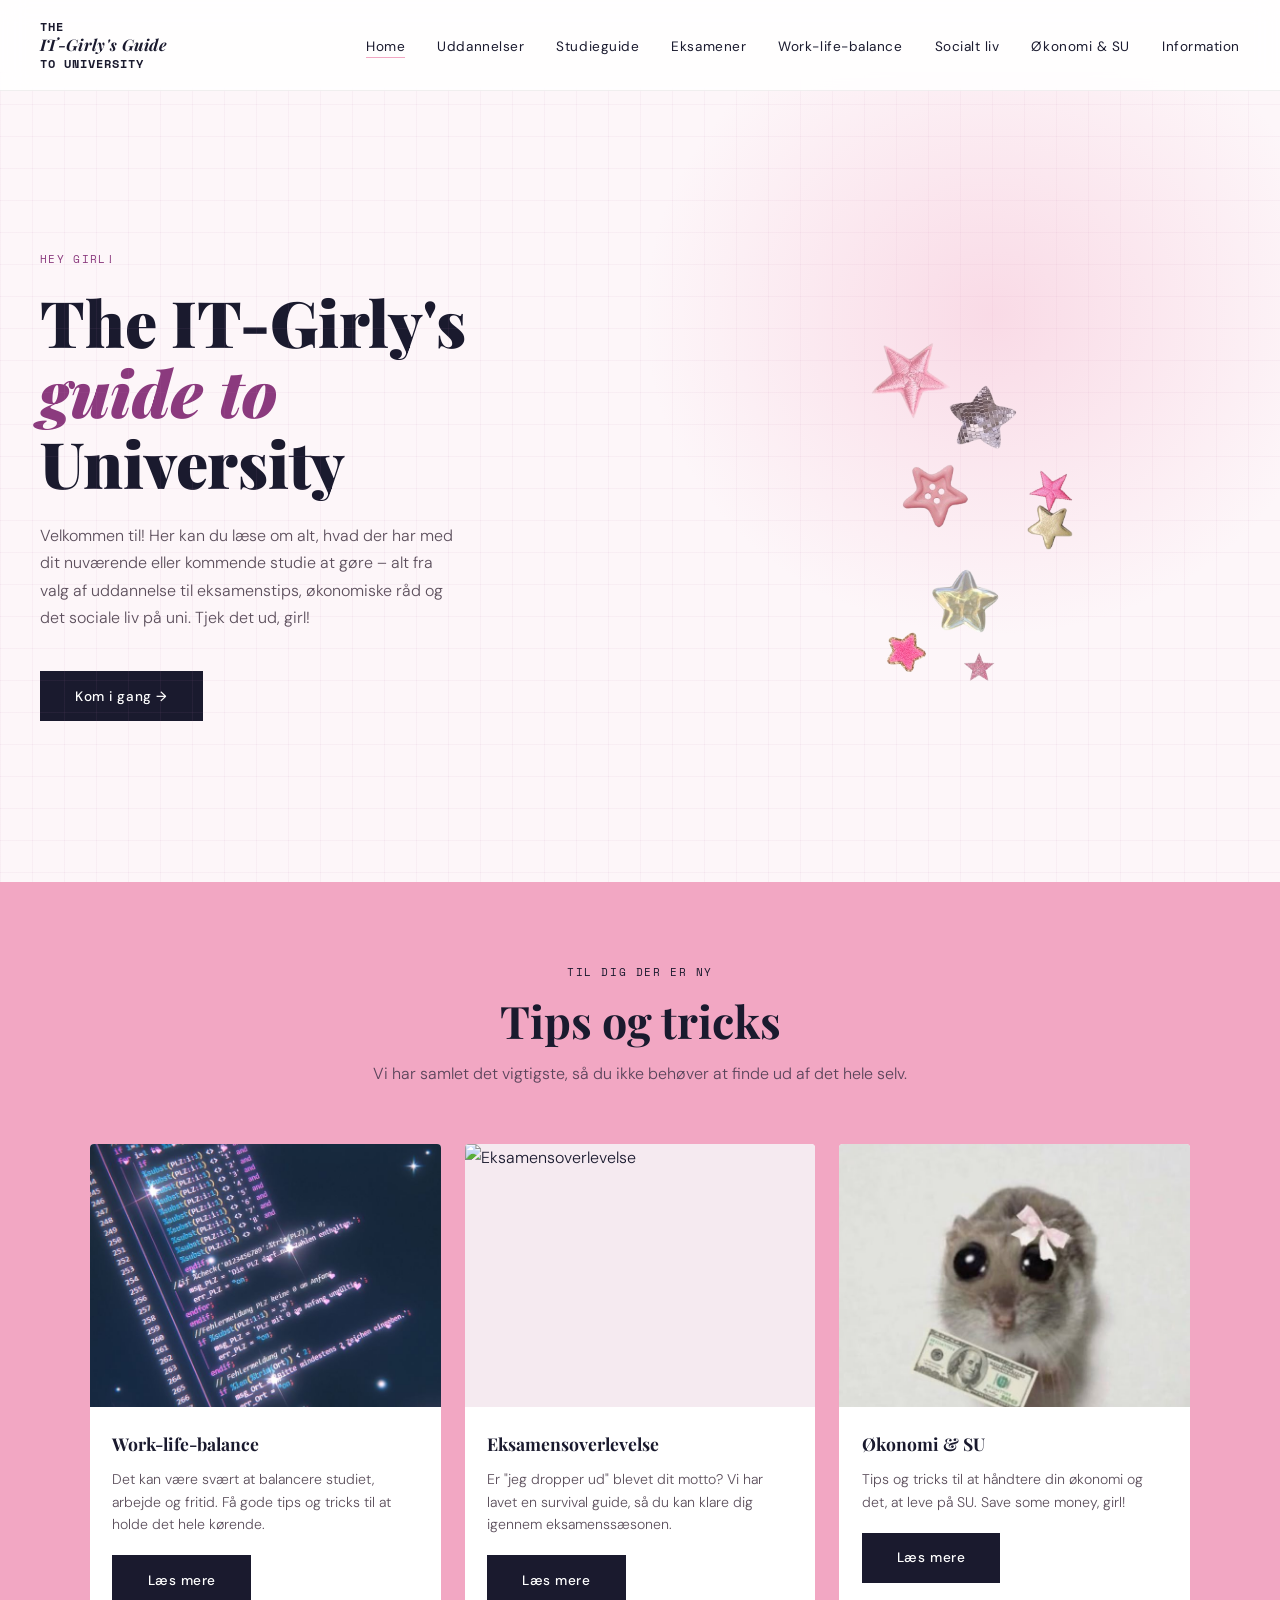
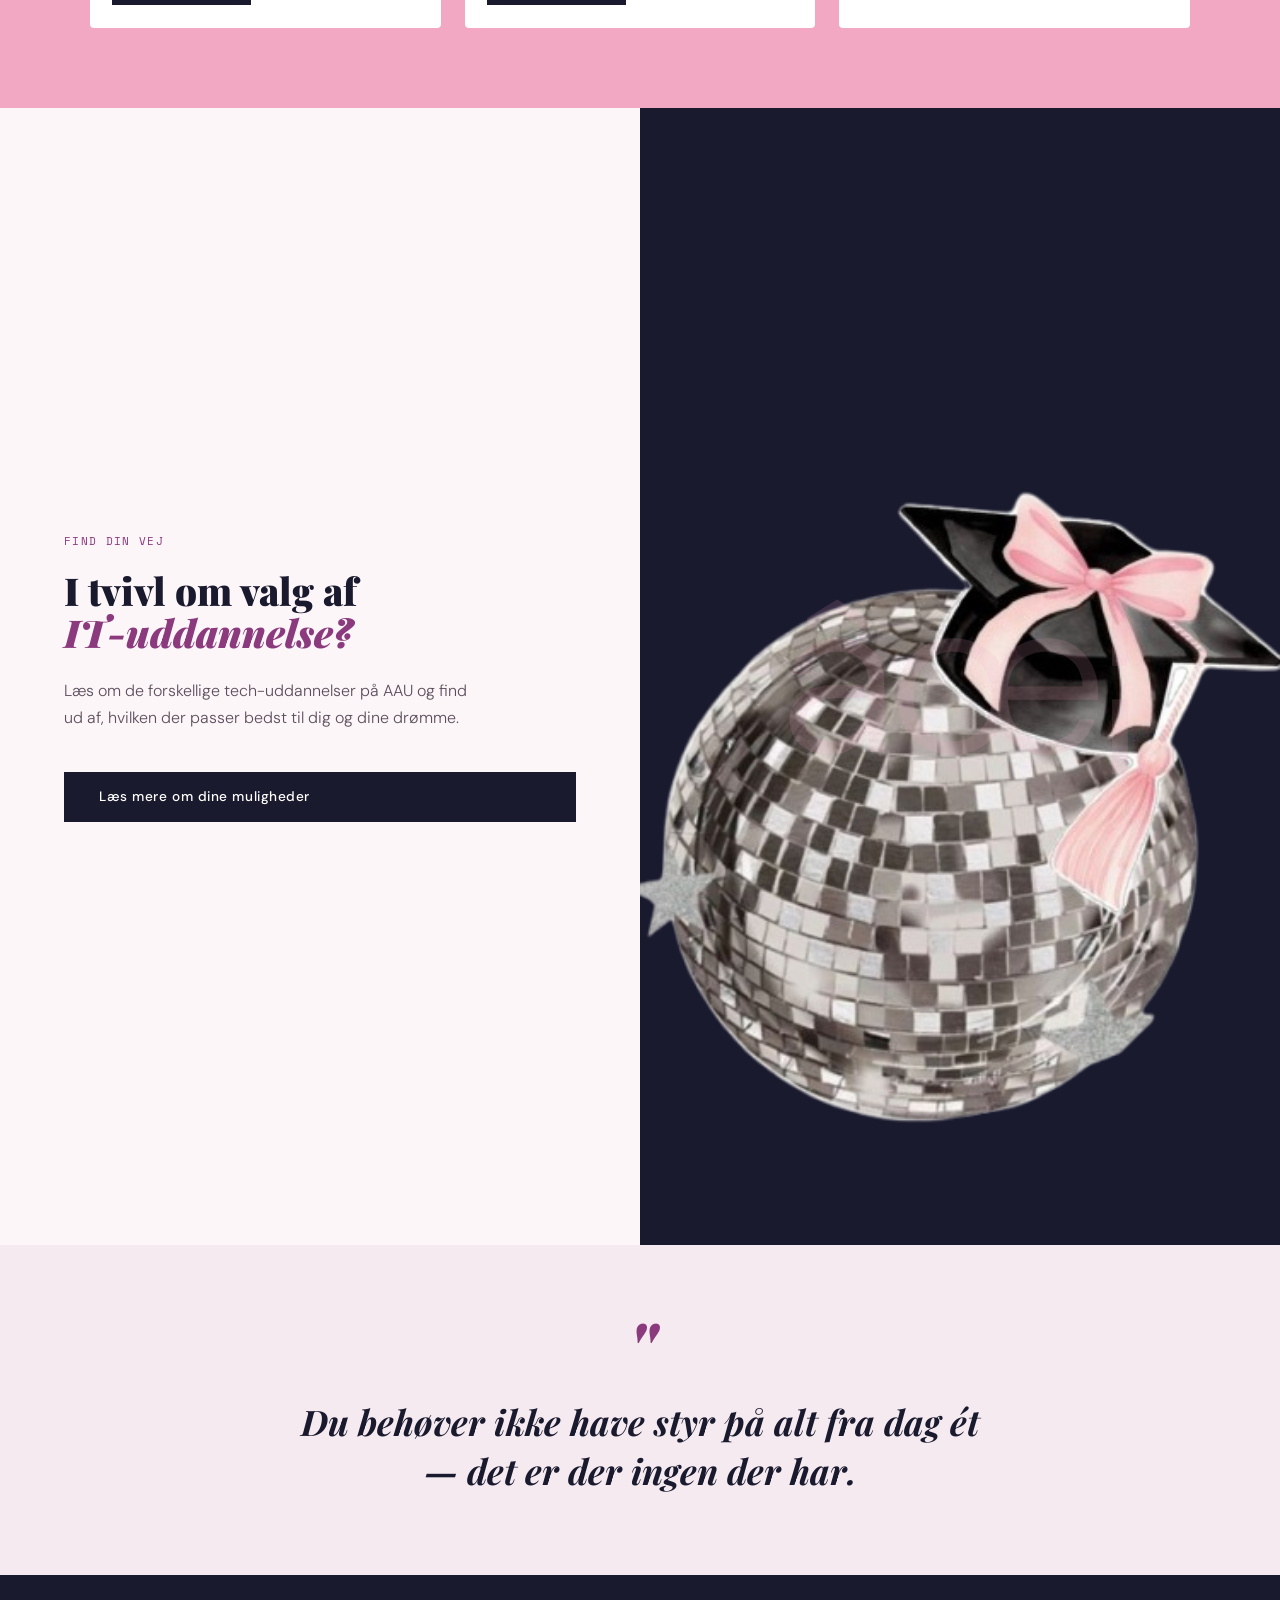
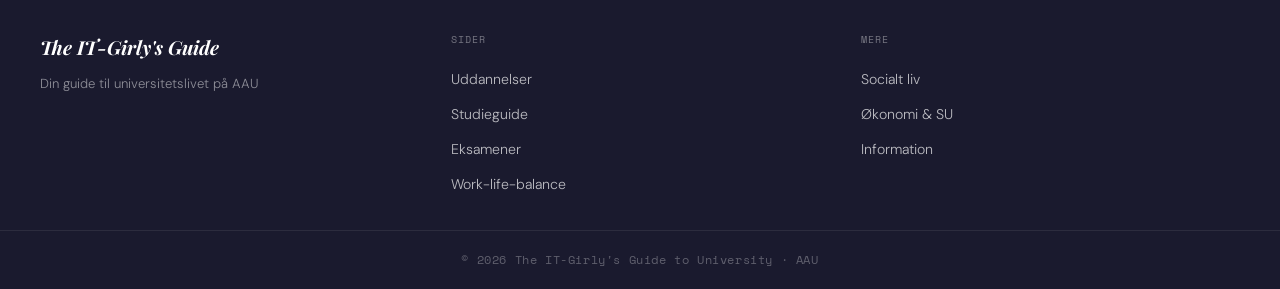
==== commit 1fd8f31c: "Replace images in index.html" ====
--- a/index.html
+++ b/index.html
@@ -67,7 +67,7 @@
           </div>
         </div>
         <div class="card">
-          <img src="images/Survivalguidegirls.png" alt="Eksamensoverlevelse" class="card__image">
+          <img src="images/prettygirlslovecoding.png" alt="Eksamensoverlevelse" class="card__image">
           <div class="card__body">
             <h3 class="card__title">Eksamensoverlevelse</h3>
             <p class="card__text">Er "jeg dropper ud" blevet dit motto? Vi har lavet en survival guide, så du kan klare dig igennem eksamenssæsonen.</p>
@@ -95,8 +95,8 @@
         <p class="hero__text">Læs om de forskellige tech-uddannelser på AAU og find ud af, hvilken der passer bedst til dig og dine drømme.</p>
         <a href="educations.html" class="btn btn--dark">Læs mere om dine muligheder</a>
       </div>
-      <div class="edu-split__image">
-  <img src="images/academic_diva.jpg" alt="Academic diva" style="width:100%; height:100%; object-fit:cover;">
+  <div class="edu-split__image">
+  <img src="images/Discokugle_med_hue_forside.png" alt="Discokugle" style="width:100%; height:100%; object-fit:cover;">
 </div>
     </div>
 
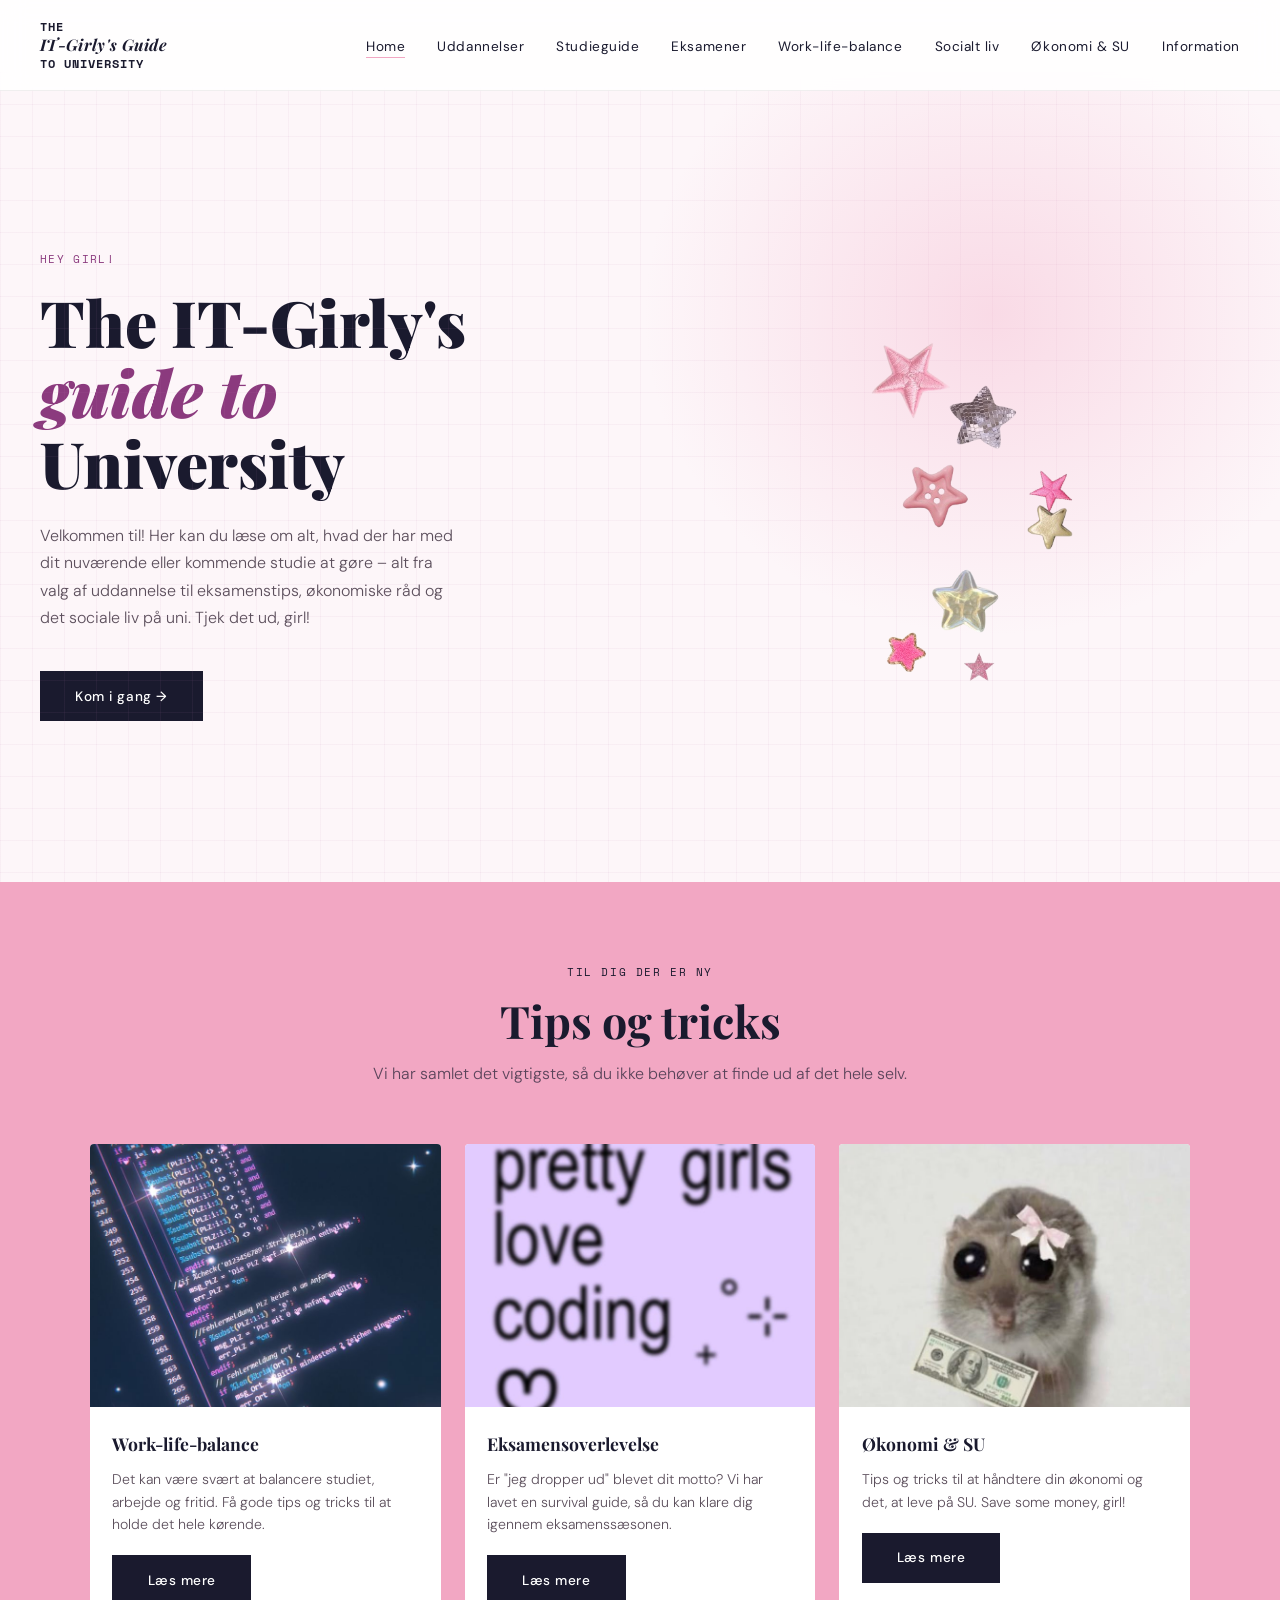
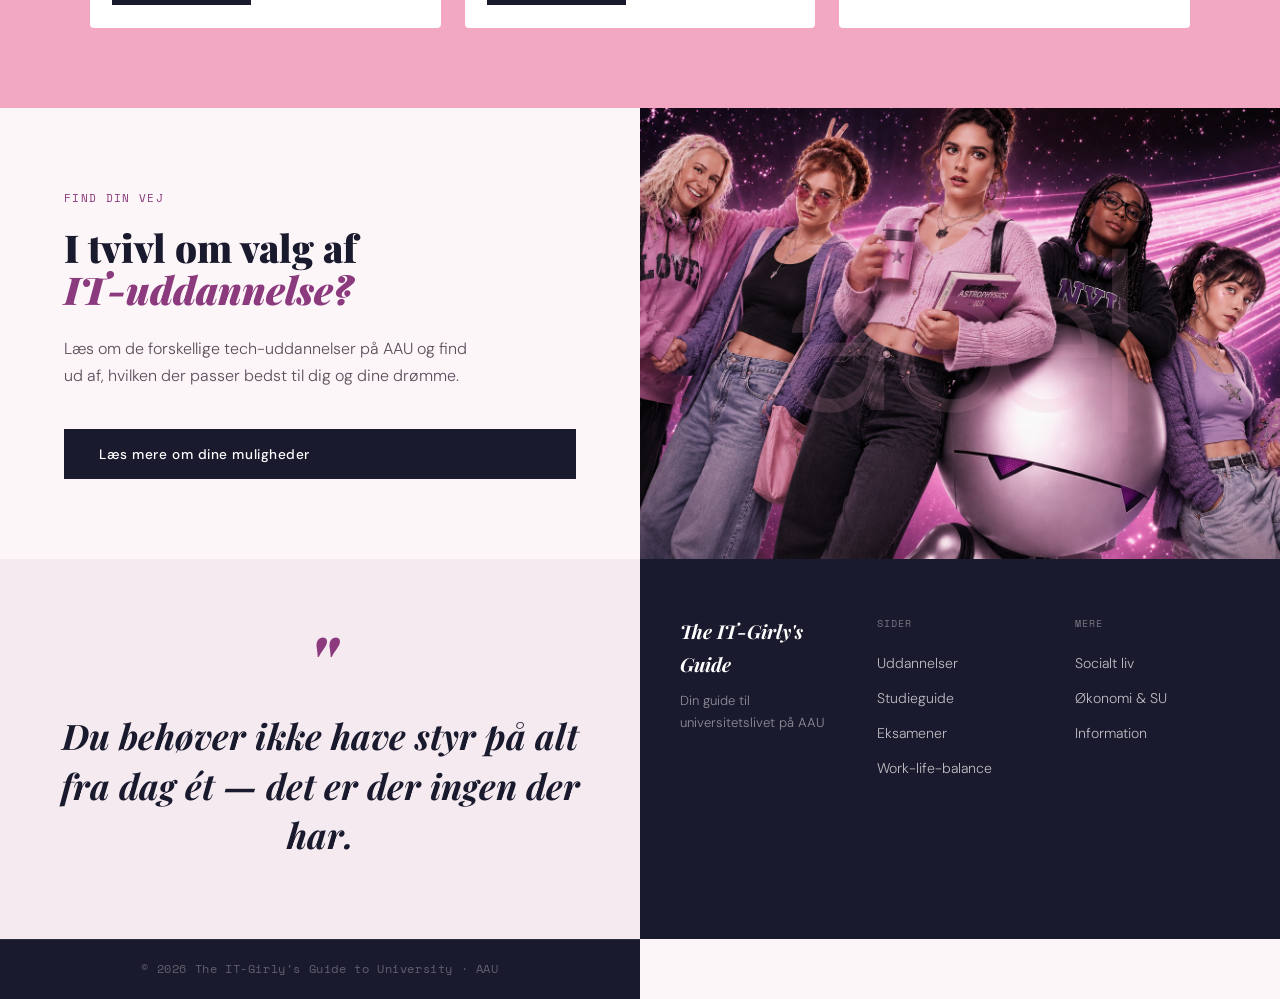
==== commit d3476eec: "Replace images in index.html for updates" ====
--- a/index.html
+++ b/index.html
@@ -67,7 +67,7 @@
           </div>
         </div>
         <div class="card">
-          <img src="images/prettygirlslovecoding.png" alt="Eksamensoverlevelse" class="card__image">
+          <img src="images/prettygirlslovecoding.jpg" alt="Eksamensoverlevelse" class="card__image">
           <div class="card__body">
             <h3 class="card__title">Eksamensoverlevelse</h3>
             <p class="card__text">Er "jeg dropper ud" blevet dit motto? Vi har lavet en survival guide, så du kan klare dig igennem eksamenssæsonen.</p>
@@ -95,10 +95,9 @@
         <p class="hero__text">Læs om de forskellige tech-uddannelser på AAU og find ud af, hvilken der passer bedst til dig og dine drømme.</p>
         <a href="educations.html" class="btn btn--dark">Læs mere om dine muligheder</a>
       </div>
-  <div class="edu-split__image">
-  <img src="images/Discokugle_med_hue_forside.png" alt="Discokugle" style="width:100%; height:100%; object-fit:cover;">
+<div class="edu-split__image">
+  <img src="images/Survivalguidegirls.png" alt="Survival guide girls" style="width:100%; height:100%; object-fit:cover;">
 </div>
-    </div>
 
     <!-- QUOTE SEKTION -->
     <section class="quote-section">
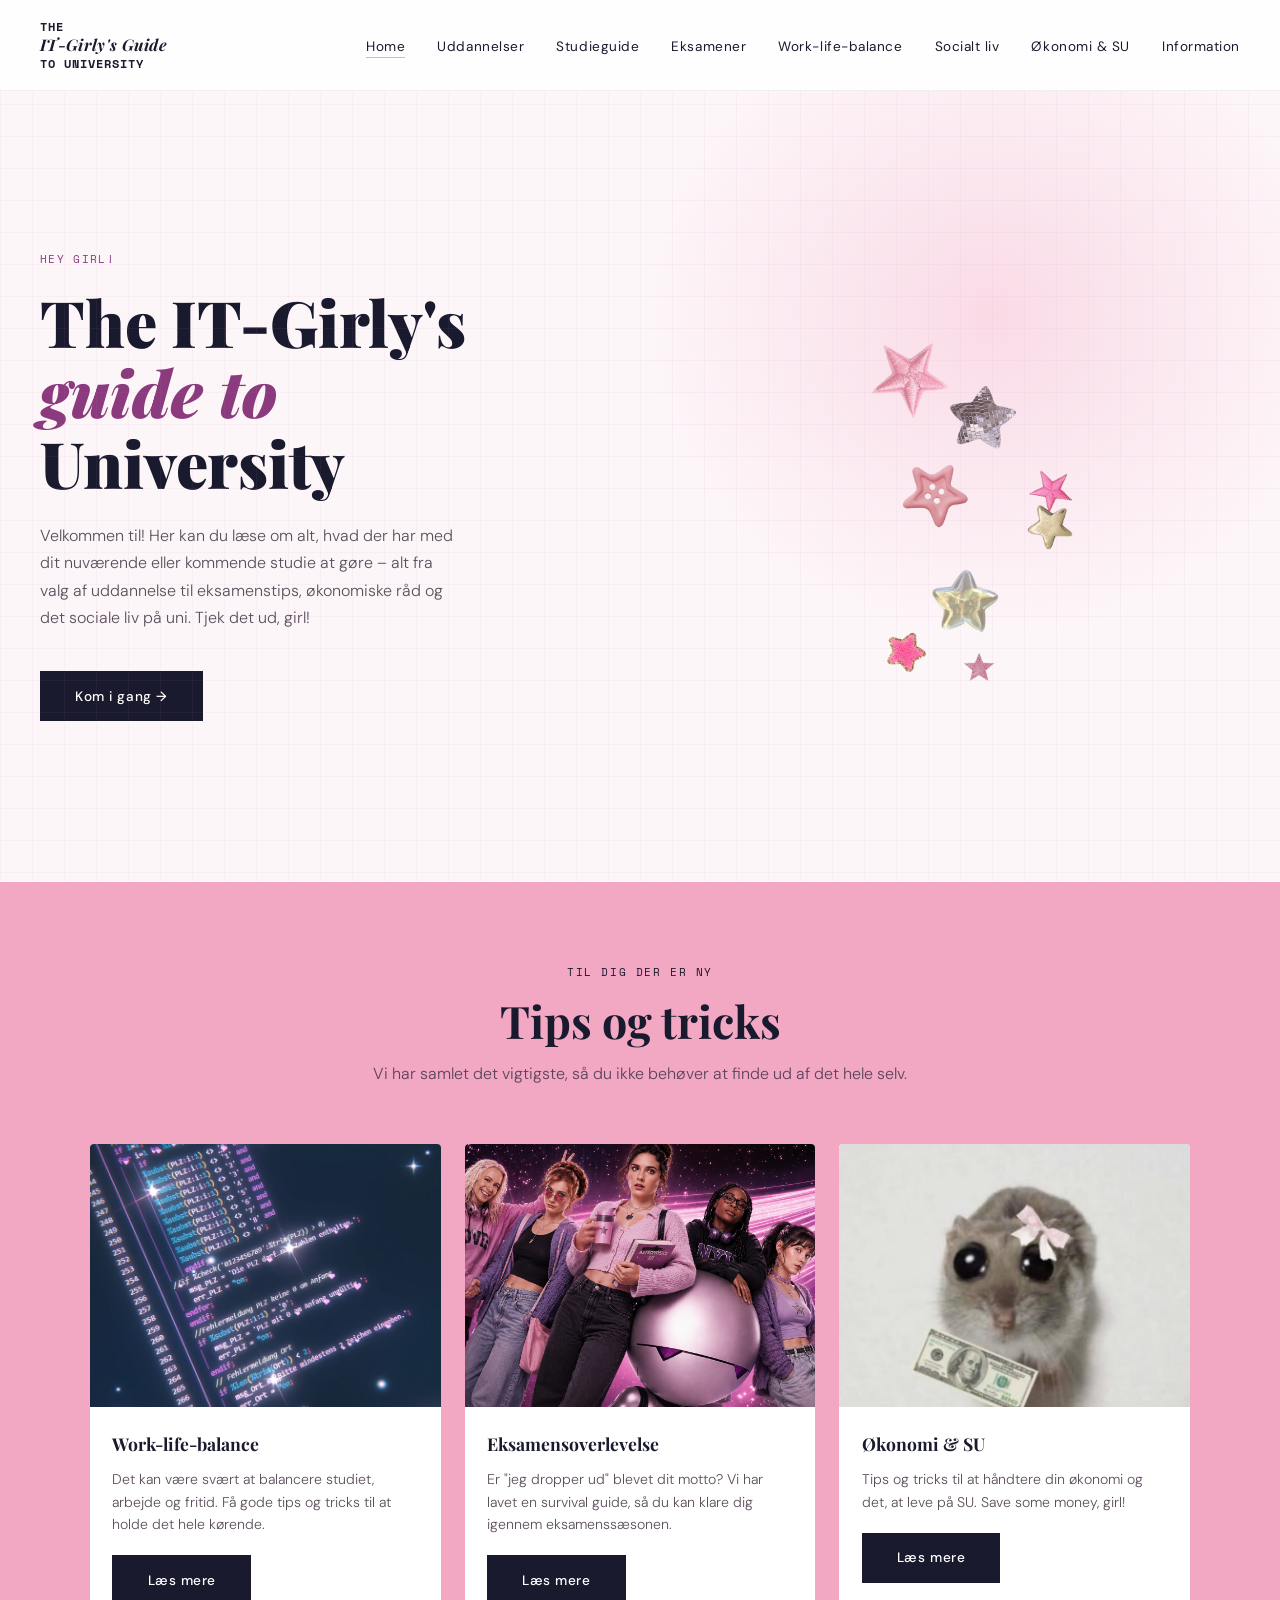
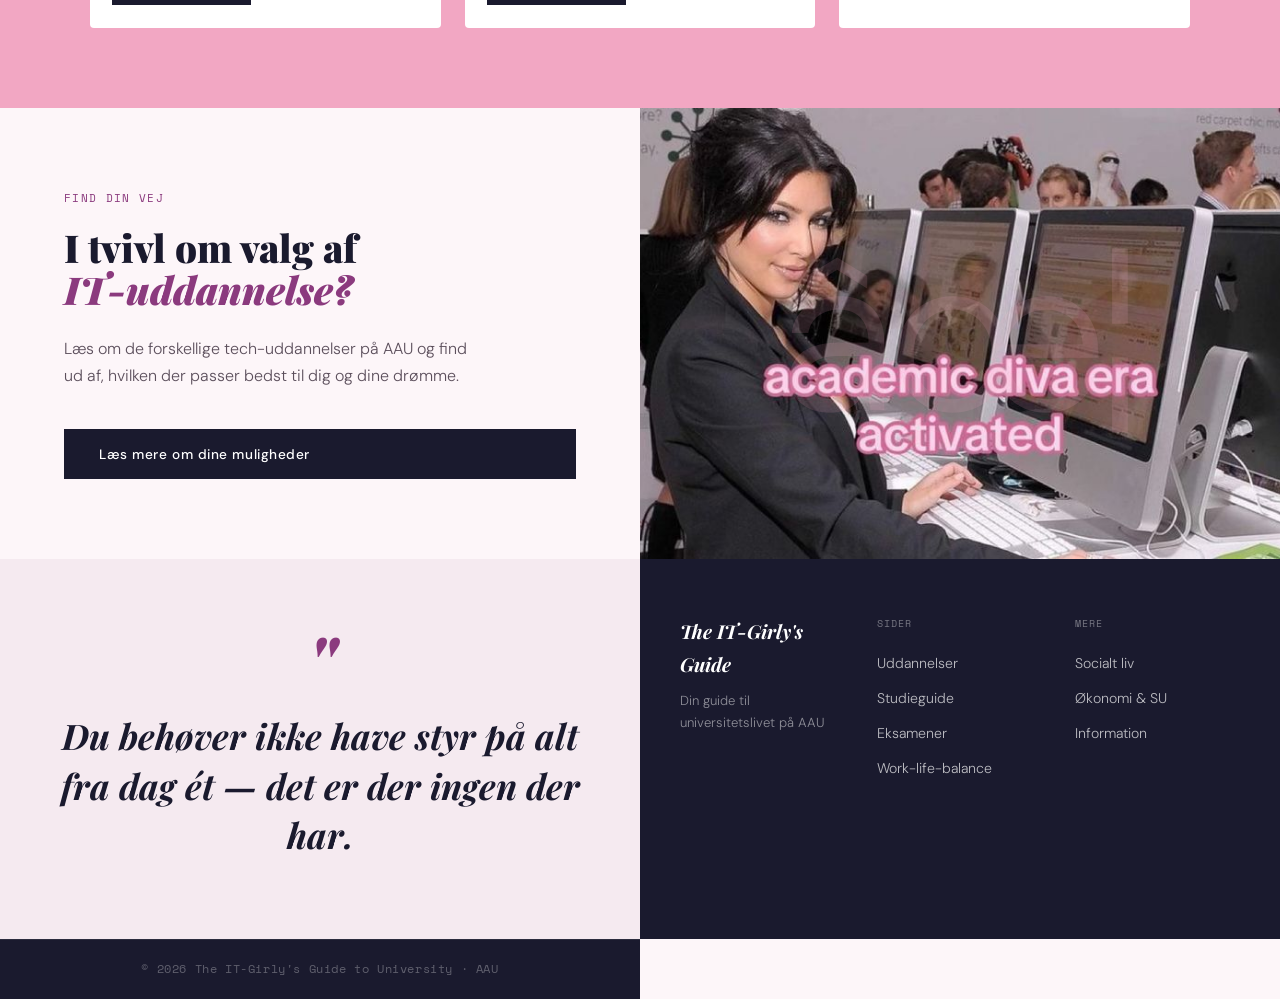
==== commit 32202d63: "Replace images in index.html for updates" ====
--- a/index.html
+++ b/index.html
@@ -67,7 +67,7 @@
           </div>
         </div>
         <div class="card">
-          <img src="images/prettygirlslovecoding.jpg" alt="Eksamensoverlevelse" class="card__image">
+          <img src="images/Survivalguidegirls.png" alt="Eksamensoverlevelse" class="card__image">
           <div class="card__body">
             <h3 class="card__title">Eksamensoverlevelse</h3>
             <p class="card__text">Er "jeg dropper ud" blevet dit motto? Vi har lavet en survival guide, så du kan klare dig igennem eksamenssæsonen.</p>
@@ -95,8 +95,8 @@
         <p class="hero__text">Læs om de forskellige tech-uddannelser på AAU og find ud af, hvilken der passer bedst til dig og dine drømme.</p>
         <a href="educations.html" class="btn btn--dark">Læs mere om dine muligheder</a>
       </div>
-<div class="edu-split__image">
-  <img src="images/Survivalguidegirls.png" alt="Survival guide girls" style="width:100%; height:100%; object-fit:cover;">
+      <div class="edu-split__image">
+  <img src="images/academic_diva.jpg" alt="Academic diva" style="width:100%; height:100%; object-fit:cover;">
 </div>
 
     <!-- QUOTE SEKTION -->
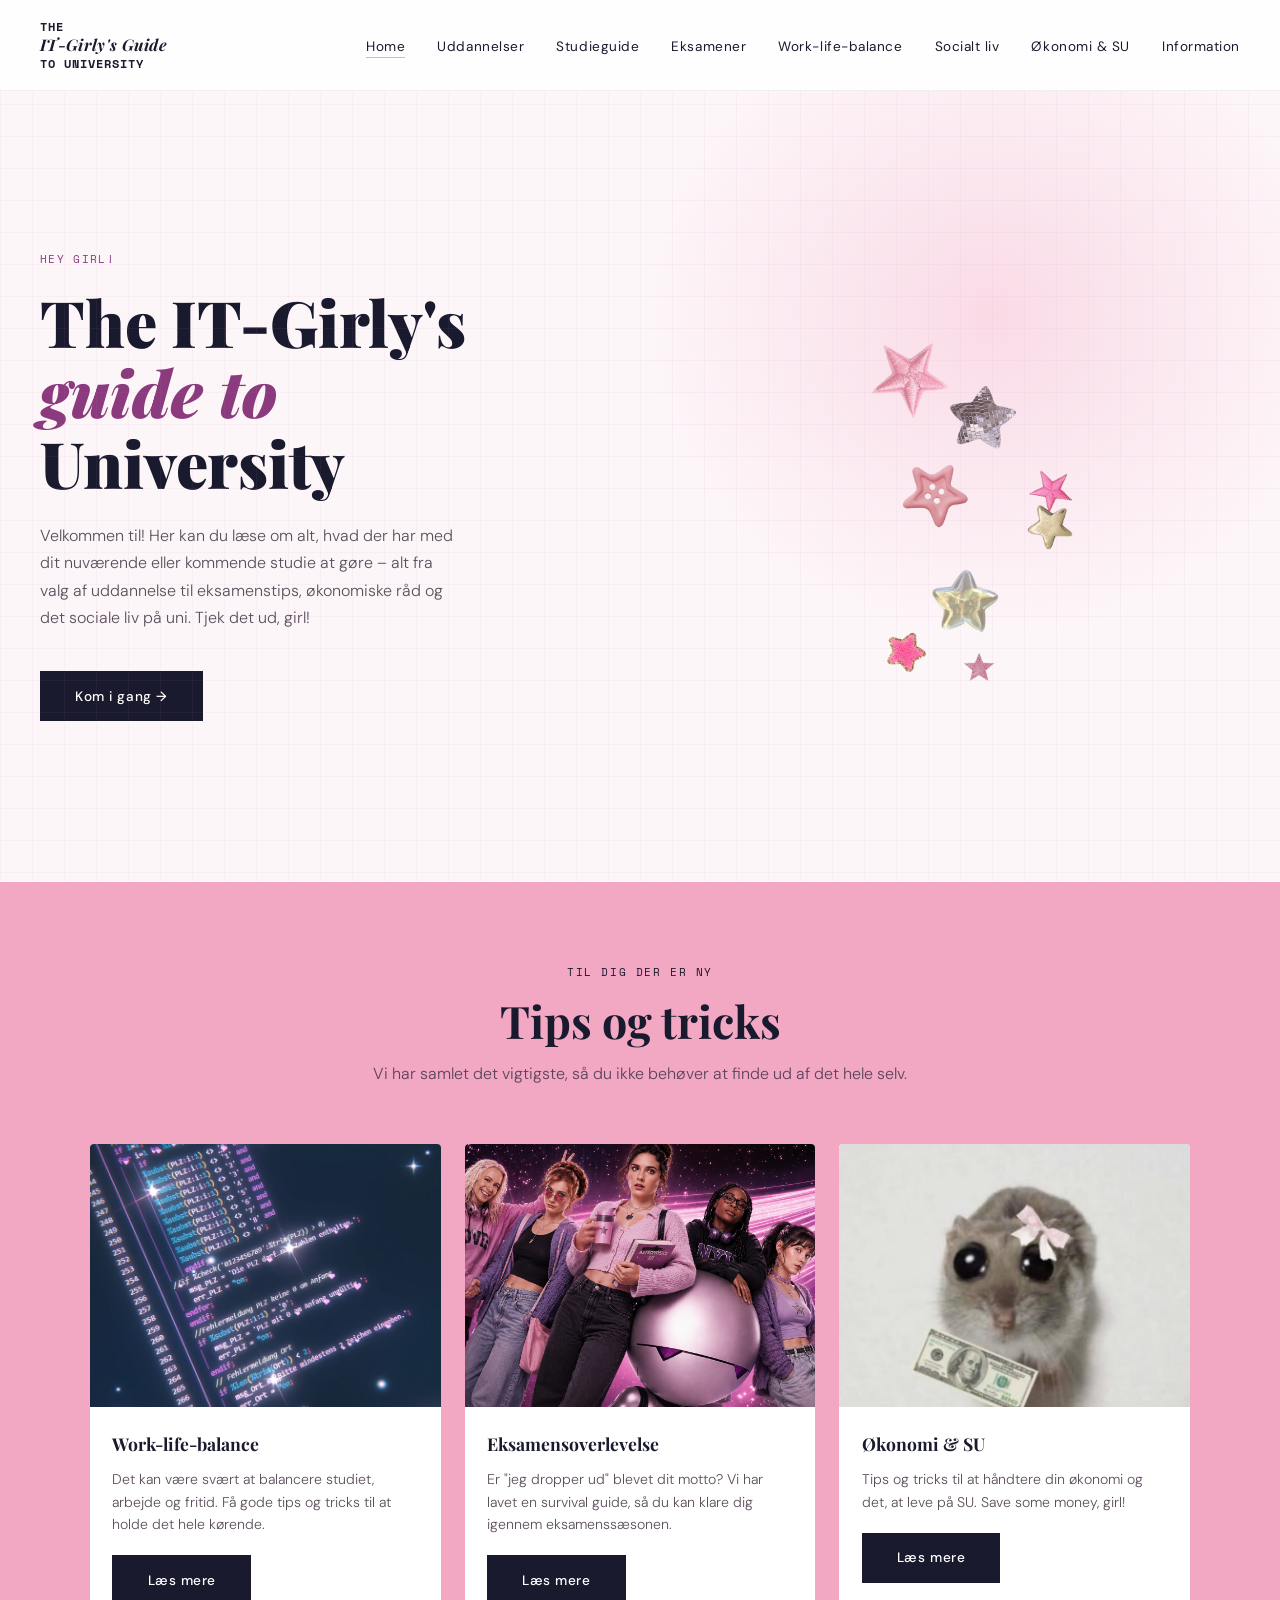
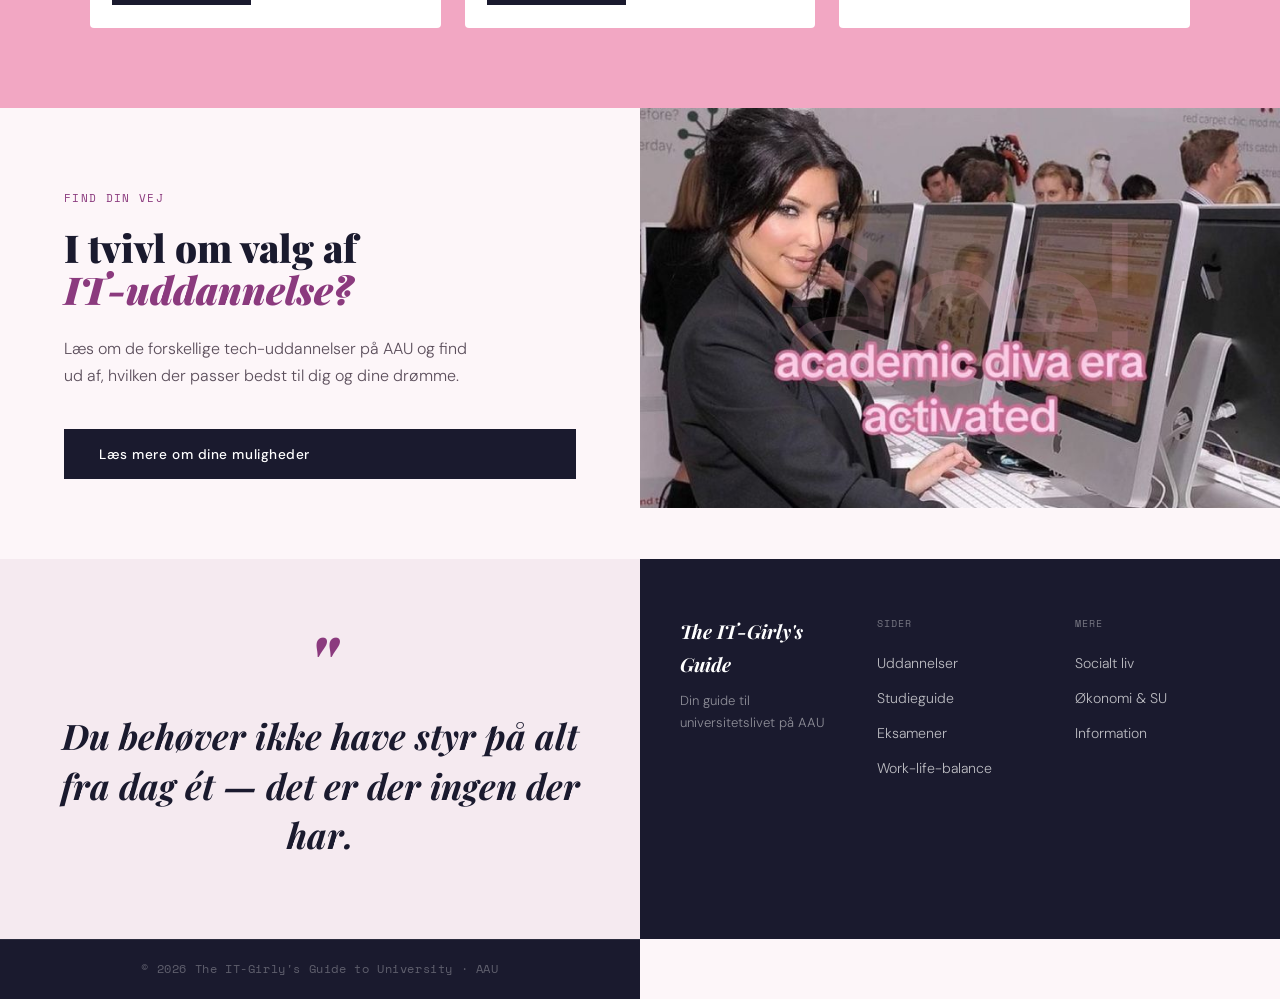
==== commit 04a3f60f: "Modify image container styles for better display Updated image container to limit height and adjust " ====
--- a/index.html
+++ b/index.html
@@ -95,8 +95,8 @@
         <p class="hero__text">Læs om de forskellige tech-uddannelser på AAU og find ud af, hvilken der passer bedst til dig og dine drømme.</p>
         <a href="educations.html" class="btn btn--dark">Læs mere om dine muligheder</a>
       </div>
-      <div class="edu-split__image">
-  <img src="images/academic_diva.jpg" alt="Academic diva" style="width:100%; height:100%; object-fit:cover;">
+    <div class="edu-split__image" style="overflow:hidden; max-height:400px;">
+  <img src="images/academic_diva.jpg" alt="Academic diva" style="width:100%; height:100%; object-fit:cover; object-position:top;">
 </div>
 
     <!-- QUOTE SEKTION -->
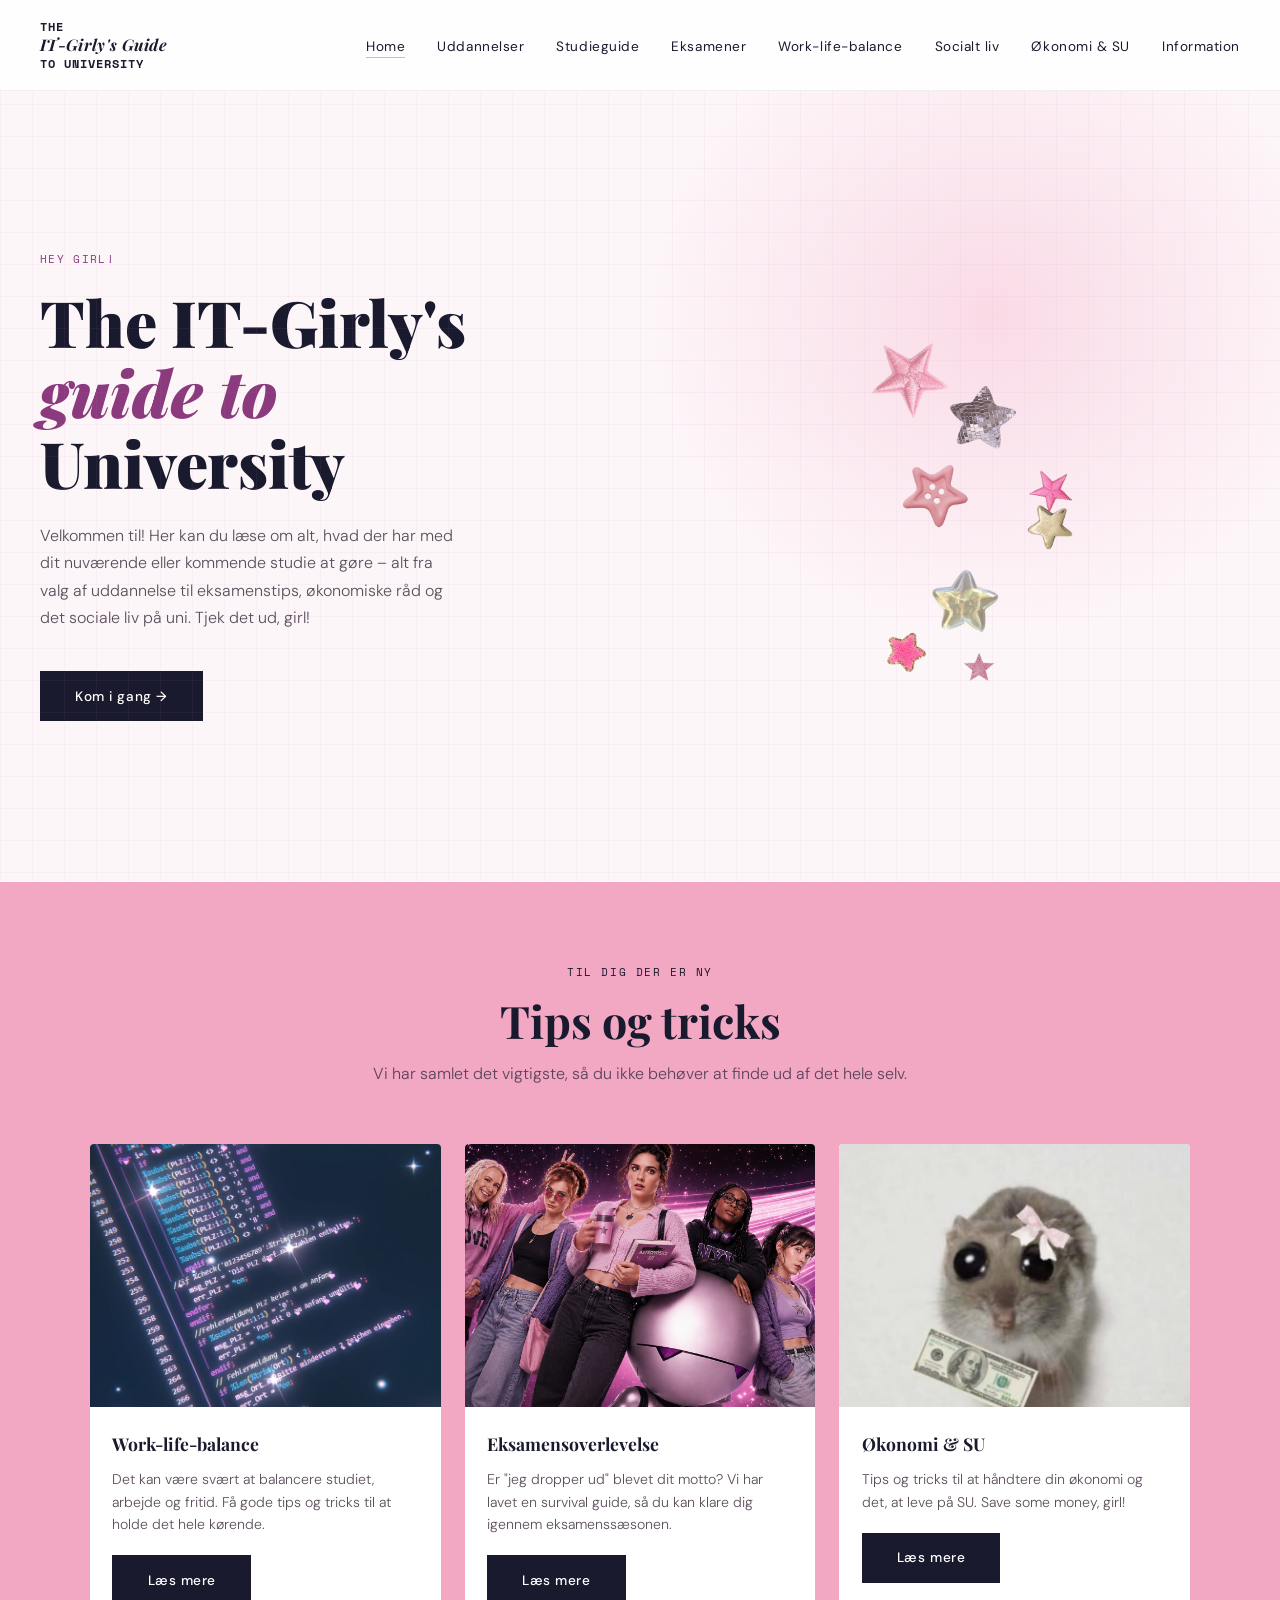
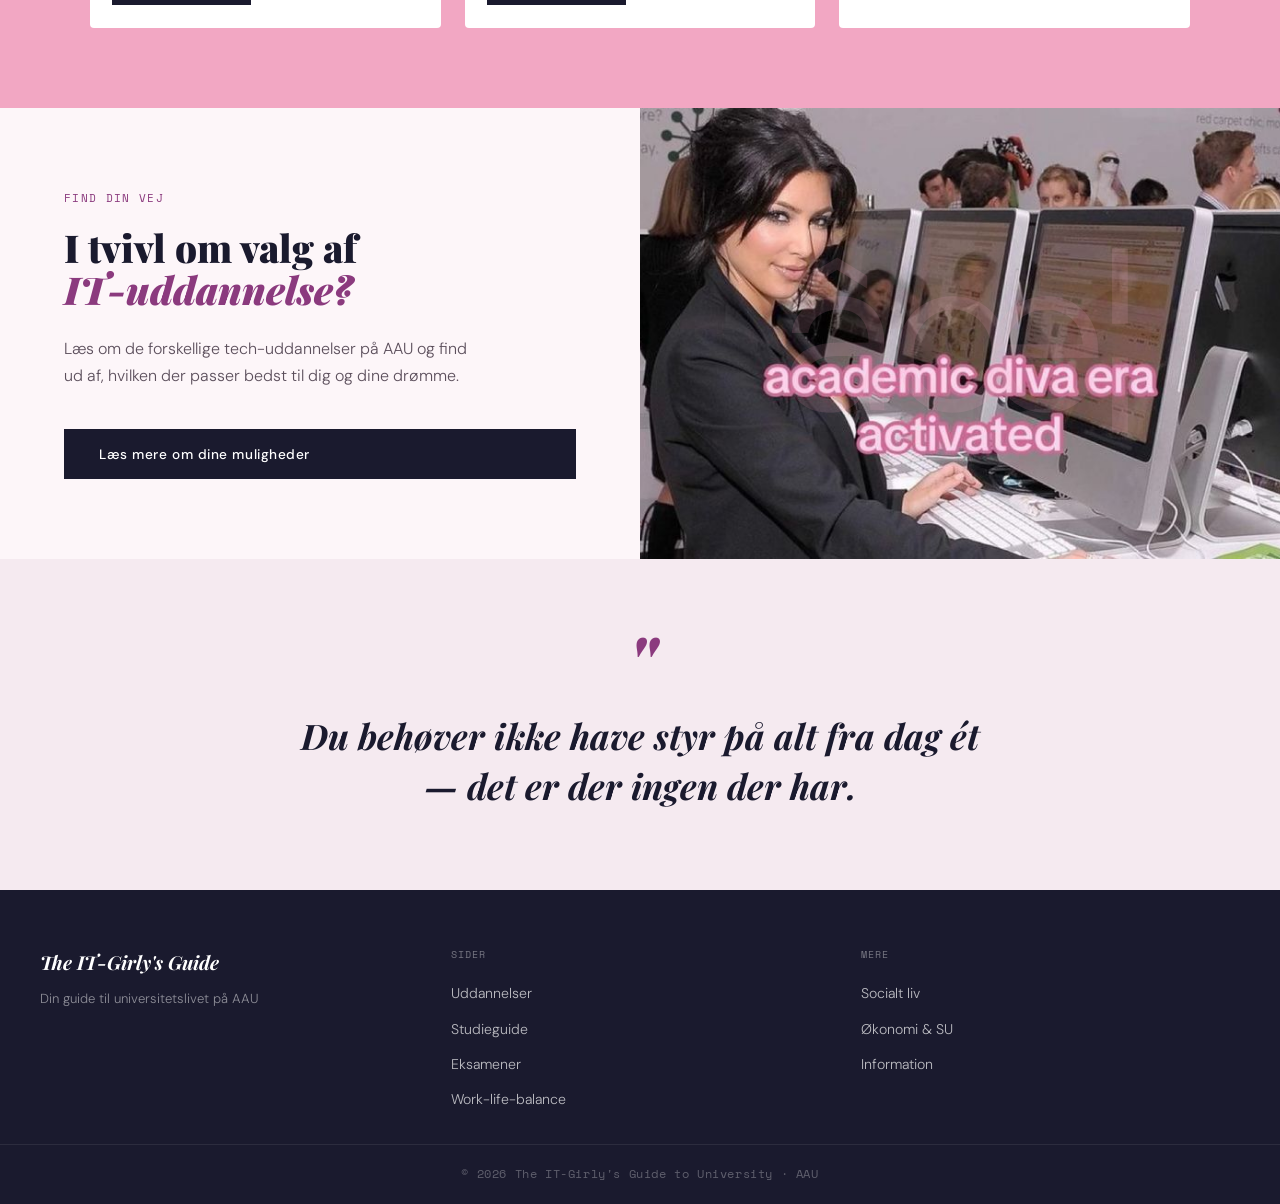
==== commit d1275773: "Refactor image container in index.html" ====
--- a/index.html
+++ b/index.html
@@ -95,9 +95,10 @@
         <p class="hero__text">Læs om de forskellige tech-uddannelser på AAU og find ud af, hvilken der passer bedst til dig og dine drømme.</p>
         <a href="educations.html" class="btn btn--dark">Læs mere om dine muligheder</a>
       </div>
-    <div class="edu-split__image" style="overflow:hidden; max-height:400px;">
-  <img src="images/academic_diva.jpg" alt="Academic diva" style="width:100%; height:100%; object-fit:cover; object-position:top;">
-</div>
+   <div class="edu-split__image" style="overflow:hidden;">
+        <img src="images/academic_diva.jpg" alt="Academic diva" style="width:100%; height:100%; object-fit:cover; object-position:top;">
+      </div>
+    </div>
 
     <!-- QUOTE SEKTION -->
     <section class="quote-section">
